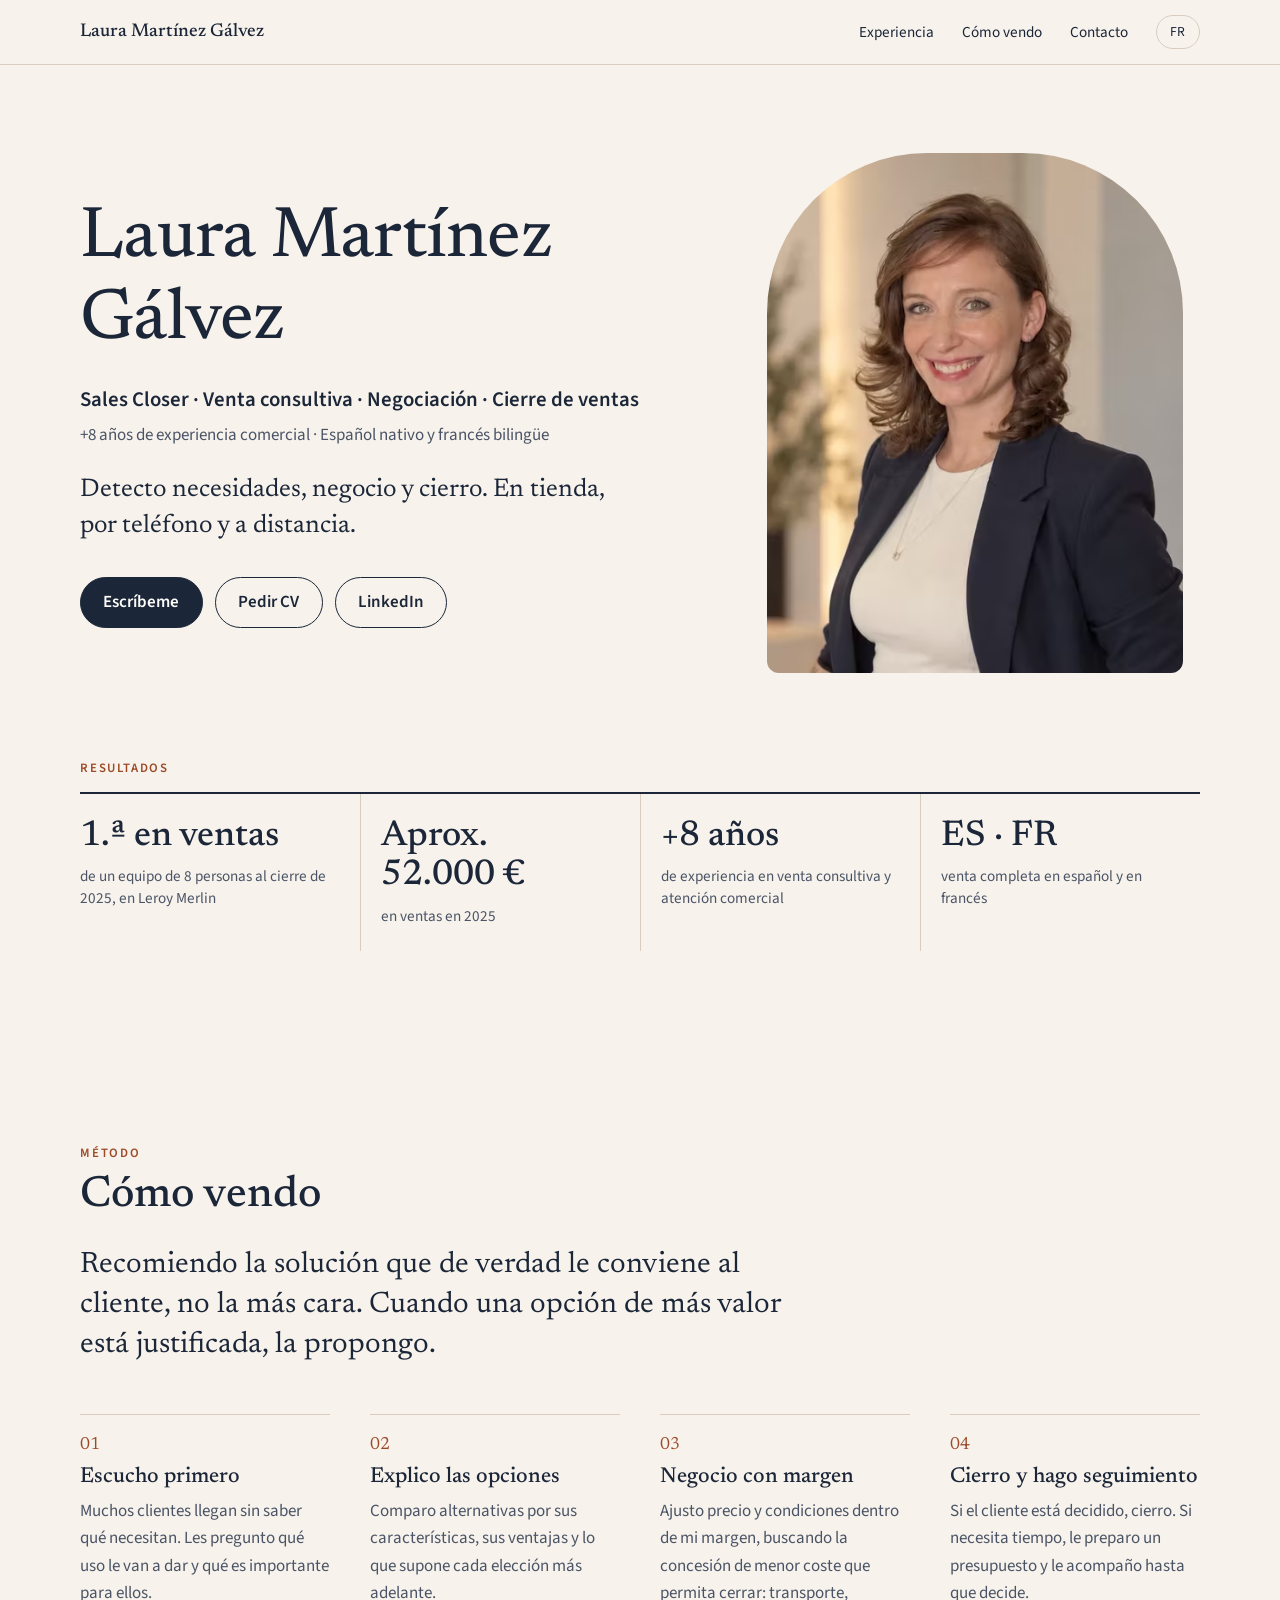
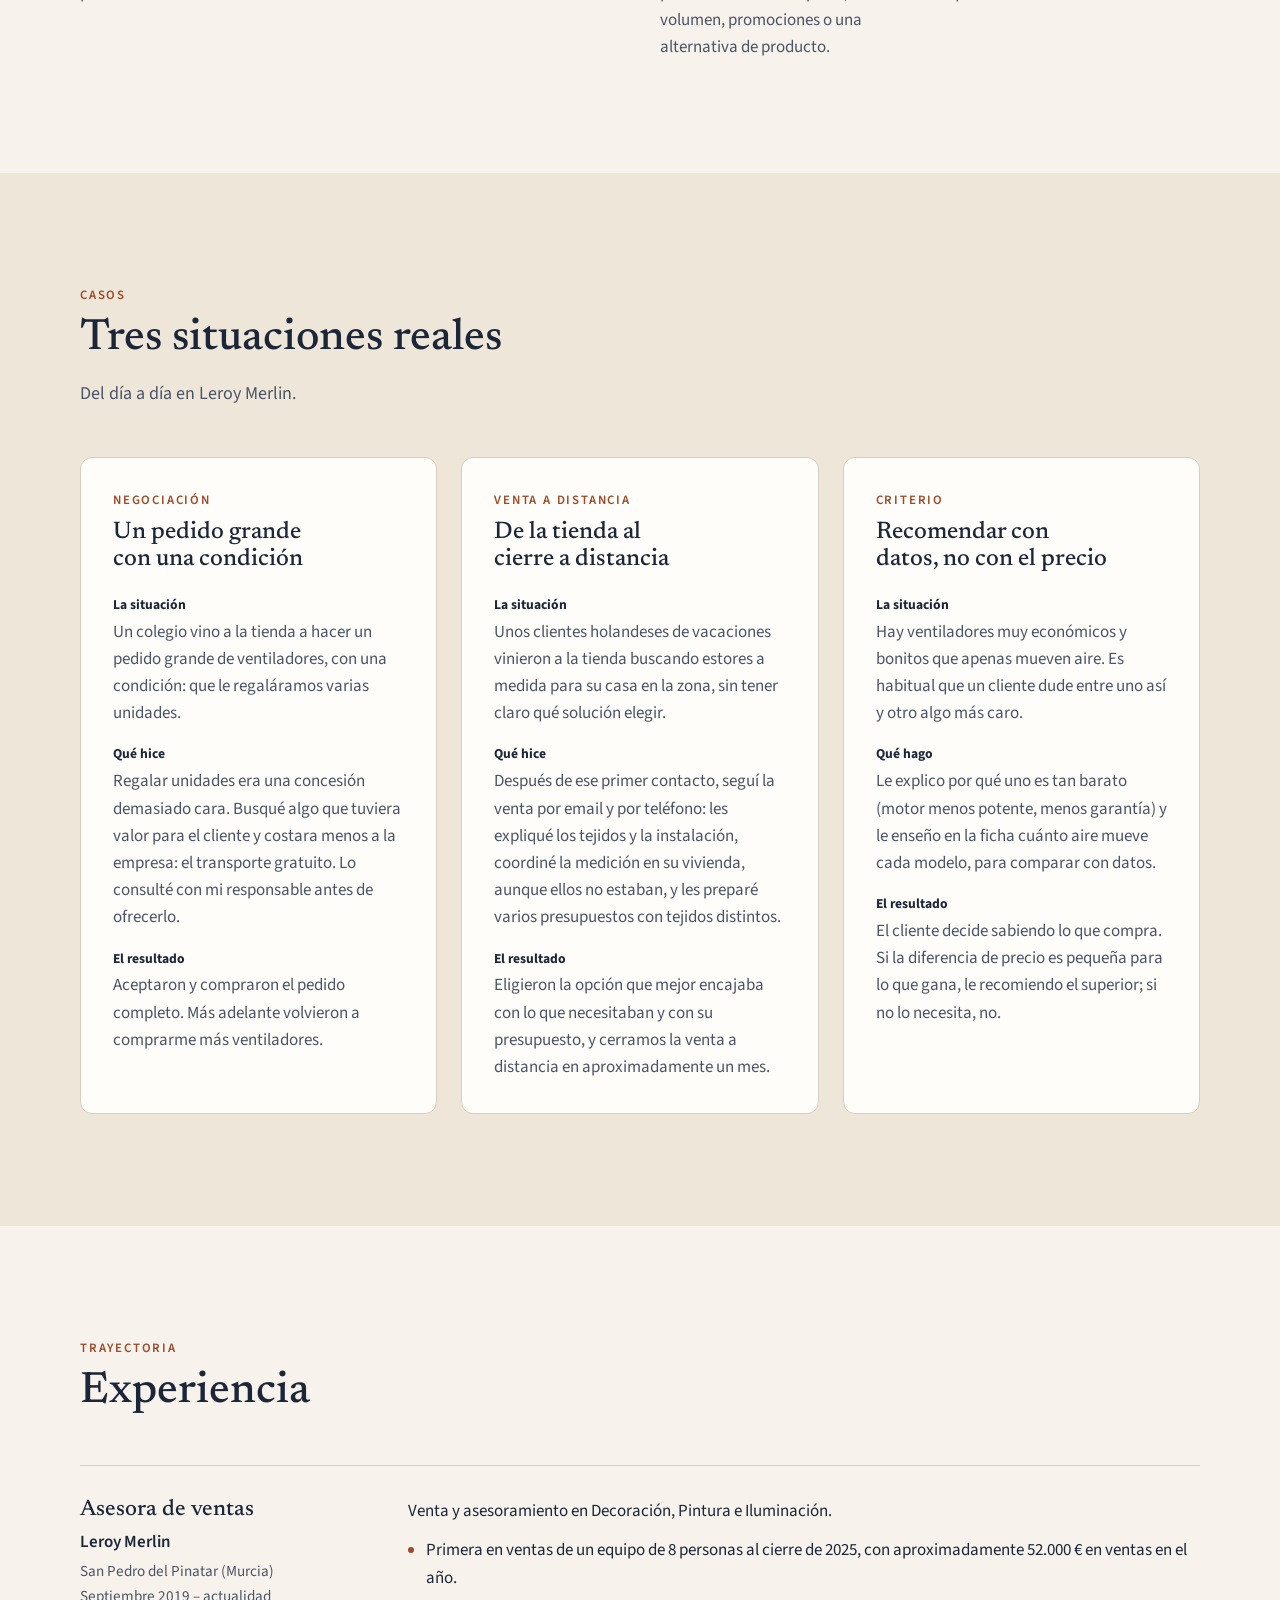
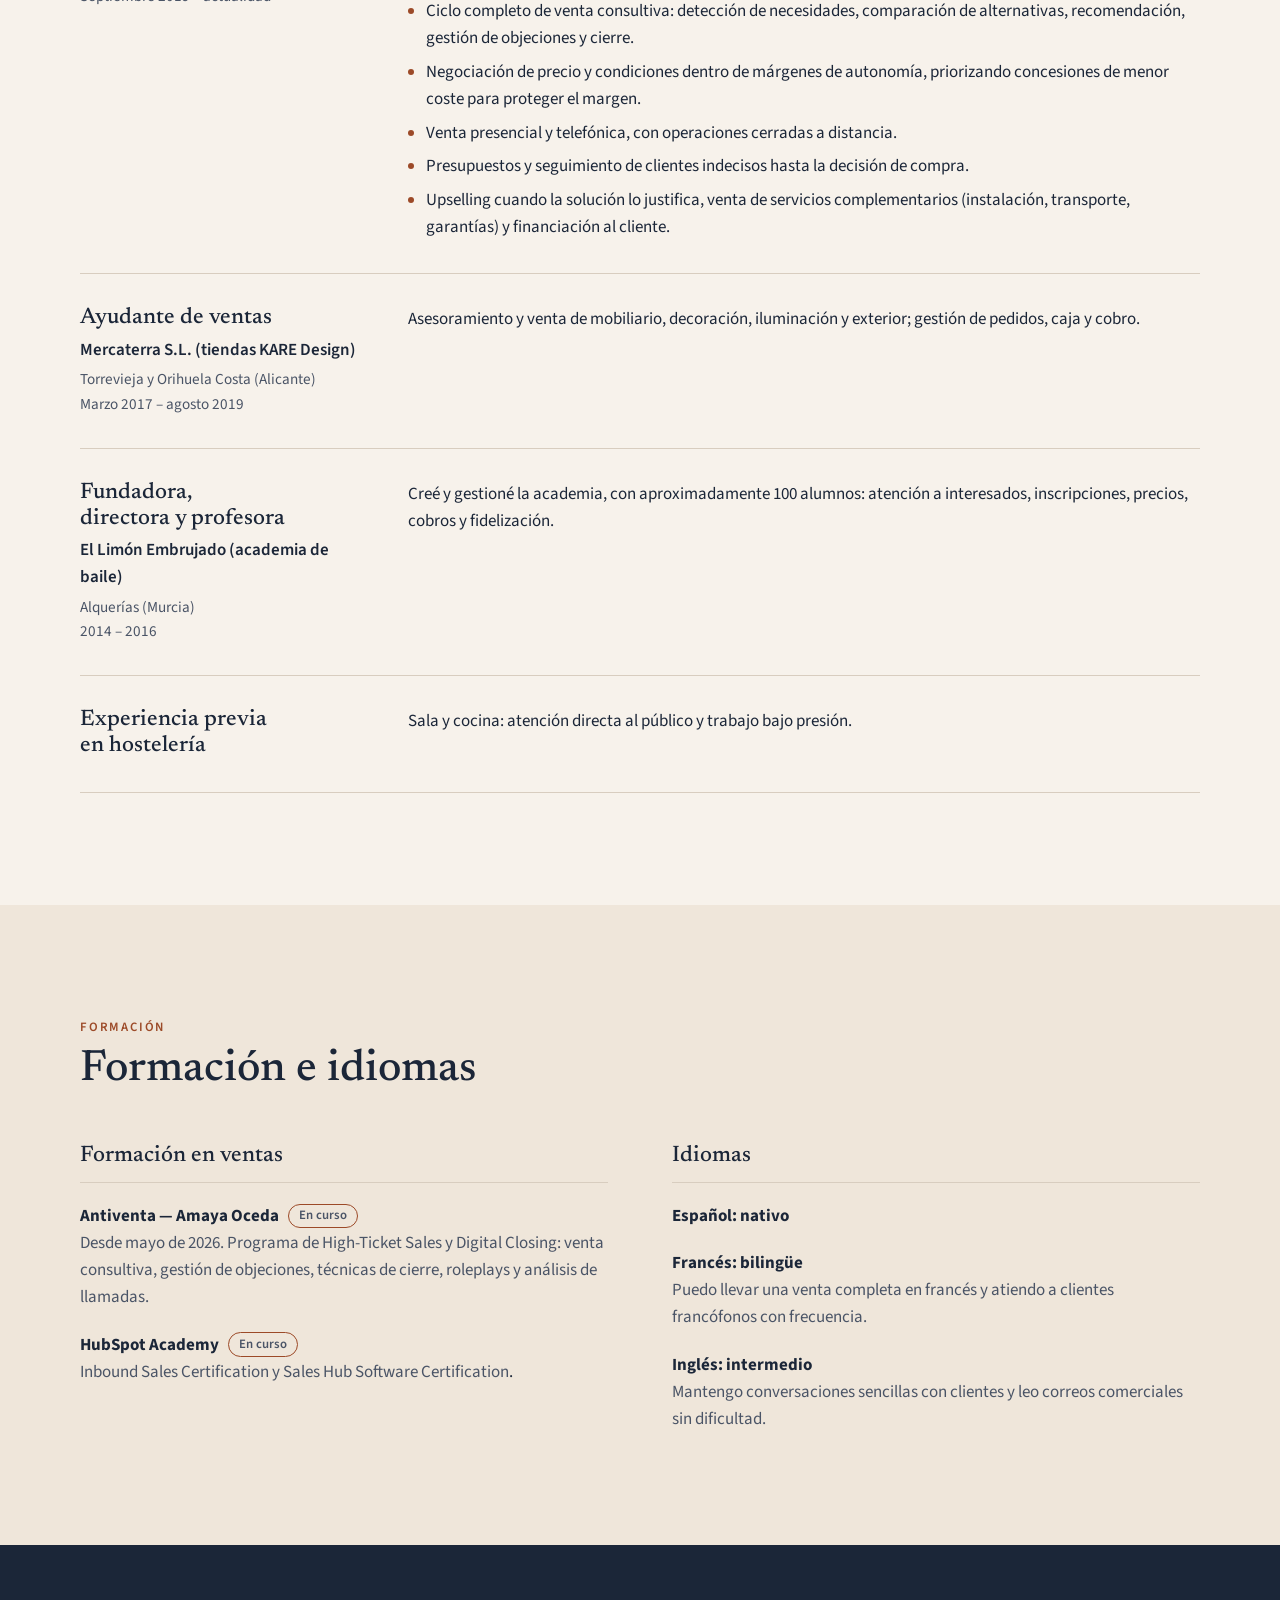
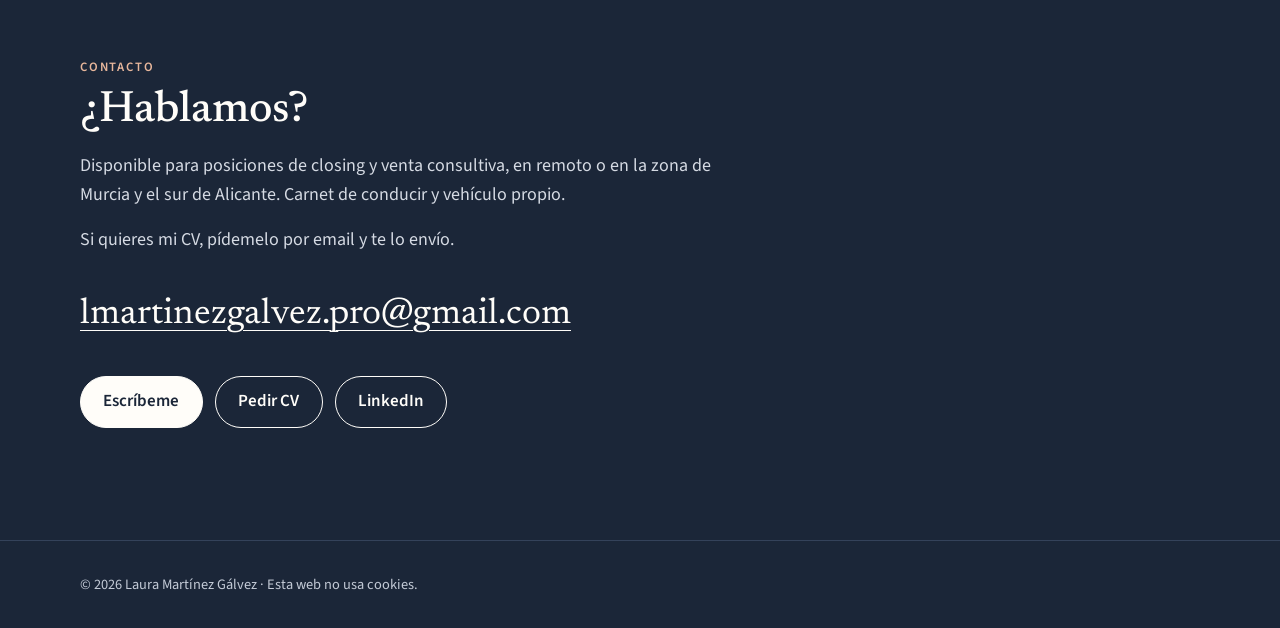
==== index.html @ 4f749dee "feat: add professional website in Spanish and French Static HTML and CSS site for Laura Martínez Gál" ====
<!doctype html>
<html lang="es">
<head>
  <meta charset="utf-8">
  <meta name="viewport" content="width=device-width, initial-scale=1">
  <title>Laura Martínez Gálvez · Sales Closer | Venta consultiva y negociación</title>
  <meta name="description" content="Laura Martínez Gálvez, Sales Closer. Más de 8 años de experiencia comercial en venta consultiva; primera en ventas de su equipo al cierre de 2025. Español y francés.">
  <link rel="canonical" href="https://lauramartinezgalvez.com/">
  <link rel="alternate" hreflang="es" href="https://lauramartinezgalvez.com/">
  <link rel="alternate" hreflang="fr" href="https://lauramartinezgalvez.com/fr/">
  <link rel="alternate" hreflang="x-default" href="https://lauramartinezgalvez.com/">

  <meta property="og:type" content="profile">
  <meta property="og:site_name" content="Laura Martínez Gálvez">
  <meta property="og:title" content="Laura Martínez Gálvez · Sales Closer">
  <meta property="og:description" content="Venta consultiva, negociación y cierre de ventas. +8 años de experiencia comercial. Español nativo y francés bilingüe.">
  <meta property="og:url" content="https://lauramartinezgalvez.com/">
  <meta property="og:image" content="https://lauramartinezgalvez.com/recursos/img/og-es.jpg">
  <meta property="og:image:width" content="1200">
  <meta property="og:image:height" content="630">
  <meta property="og:image:alt" content="Laura Martínez Gálvez, Sales Closer">
  <meta property="og:locale" content="es_ES">
  <meta property="og:locale:alternate" content="fr_FR">
  <meta property="profile:first_name" content="Laura">
  <meta property="profile:last_name" content="Martínez Gálvez">
  <meta name="twitter:card" content="summary_large_image">

  <link rel="icon" href="favicon.ico" sizes="32x32">
  <link rel="icon" href="favicon.svg" type="image/svg+xml">
  <link rel="apple-touch-icon" href="apple-touch-icon.png">
  <meta name="theme-color" content="#f7f2eb">

  <link rel="preload" href="recursos/fuentes/newsreader-latin-wght-normal.woff2" as="font" type="font/woff2" crossorigin>
  <link rel="preload" href="recursos/fuentes/source-sans-3-latin-wght-normal.woff2" as="font" type="font/woff2" crossorigin>
  <link rel="stylesheet" href="recursos/estilos.css">

  <script type="application/ld+json">
  {
    "@context": "https://schema.org",
    "@type": "ProfilePage",
    "url": "https://lauramartinezgalvez.com/",
    "inLanguage": "es",
    "dateModified": "2026-10-03",
    "mainEntity": {
      "@type": "Person",
      "@id": "https://lauramartinezgalvez.com/#laura",
      "name": "Laura Martínez Gálvez",
      "url": "https://lauramartinezgalvez.com/",
      "image": "https://lauramartinezgalvez.com/recursos/img/laura-martinez-galvez-800.jpg",
      "description": "Sales Closer. Más de 8 años de experiencia comercial en venta consultiva, negociación y cierre de ventas.",
      "email": "mailto:lmartinezgalvez.pro@gmail.com",
      "sameAs": ["https://www.linkedin.com/in/laura-martinez-galvez/"],
      "knowsLanguage": [
        { "@type": "Language", "name": "Español", "alternateName": "es" },
        { "@type": "Language", "name": "Français", "alternateName": "fr" }
      ],
      "knowsAbout": ["Venta consultiva", "Negociación comercial", "Cierre de ventas", "Gestión de objeciones", "Venta telefónica"],
      "address": {
        "@type": "PostalAddress",
        "addressLocality": "San Pedro del Pinatar",
        "addressRegion": "Región de Murcia",
        "addressCountry": "ES"
      }
    }
  }
  </script>
</head>
<body>
  <a class="saltar" href="#contenido">Saltar al contenido</a>

  <header class="cabecera">
    <div class="contenedor">
      <a class="marca" href="./">Laura Martínez Gálvez</a>
      <nav aria-label="Principal">
        <ul class="menu">
          <li class="ancla"><a href="#experiencia">Experiencia</a></li>
          <li class="ancla"><a href="#como-vendo">Cómo vendo</a></li>
          <li><a href="#contacto">Contacto</a></li>
          <li><a class="idioma" href="fr/" hreflang="fr" lang="fr"><abbr title="Version française">FR</abbr></a></li>
        </ul>
      </nav>
    </div>
  </header>

  <main id="contenido">
    <section class="portada" aria-labelledby="nombre">
      <div class="contenedor">
        <div>
          <h1 id="nombre">Laura Martínez Gálvez</h1>
          <p class="posicionamiento"><span lang="en">Sales Closer</span> · Venta consultiva · Negociación · Cierre de ventas</p>
          <p class="trayectoria">+8 años de experiencia comercial · Español nativo y francés bilingüe</p>
          <p class="presentacion">Detecto necesidades, negocio y cierro. En tienda, por teléfono y a distancia.</p>
          <div class="botones">
            <a class="boton boton--principal" href="mailto:lmartinezgalvez.pro@gmail.com">Escríbeme</a>
            <a class="boton boton--secundario" href="mailto:lmartinezgalvez.pro@gmail.com?subject=Solicitud%20de%20CV%20%E2%80%94%20Laura%20Mart%C3%ADnez%20G%C3%A1lvez">Pedir CV</a>
            <a class="boton boton--secundario" href="https://www.linkedin.com/in/laura-martinez-galvez/" rel="me">LinkedIn</a>
          </div>
        </div>
        <figure class="retrato">
          <picture>
            <source type="image/avif" srcset="recursos/img/laura-martinez-galvez-480.avif 480w, recursos/img/laura-martinez-galvez-800.avif 800w" sizes="(min-width: 52rem) 26rem, 20rem">
            <source type="image/webp" srcset="recursos/img/laura-martinez-galvez-480.webp 480w, recursos/img/laura-martinez-galvez-800.webp 800w" sizes="(min-width: 52rem) 26rem, 20rem">
            <img src="recursos/img/laura-martinez-galvez-800.jpg" srcset="recursos/img/laura-martinez-galvez-480.jpg 480w, recursos/img/laura-martinez-galvez-800.jpg 800w" sizes="(min-width: 52rem) 26rem, 20rem" width="800" height="1000" alt="Retrato de Laura Martínez Gálvez, sonriente, con americana azul marino" fetchpriority="high">
          </picture>
        </figure>
      </div>
    </section>

    <section class="resultados" aria-labelledby="resultados-titulo">
      <div class="contenedor">
        <h2 id="resultados-titulo" class="antetitulo">Resultados</h2>
        <dl class="ficha">
          <div>
            <dt>1.ª en ventas</dt>
            <dd>de un equipo de 8 personas al cierre de 2025, en Leroy Merlin</dd>
          </div>
          <div>
            <dt>Aprox. 52.000&nbsp;€</dt>
            <dd>en ventas en 2025</dd>
          </div>
          <div>
            <dt>+8 años</dt>
            <dd>de experiencia en venta consultiva y atención comercial</dd>
          </div>
          <div>
            <dt>ES · FR</dt>
            <dd>venta completa en español y en francés</dd>
          </div>
        </dl>
      </div>
    </section>

    <section class="seccion" id="como-vendo" aria-labelledby="como-vendo-titulo">
      <div class="contenedor">
        <p class="antetitulo">Método</p>
        <h2 id="como-vendo-titulo">Cómo vendo</h2>
        <p class="filosofia">Recomiendo la solución que de verdad le conviene al cliente, no la más cara. Cuando una opción de más valor está justificada, la propongo.</p>
        <ol class="pasos">
          <li>
            <h3>Escucho primero</h3>
            <p>Muchos clientes llegan sin saber qué necesitan. Les pregunto qué uso le van a dar y qué es importante para ellos.</p>
          </li>
          <li>
            <h3>Explico las opciones</h3>
            <p>Comparo alternativas por sus características, sus ventajas y lo que supone cada elección más adelante.</p>
          </li>
          <li>
            <h3>Negocio con margen</h3>
            <p>Ajusto precio y condiciones dentro de mi margen, buscando la concesión de menor coste que permita cerrar: transporte, volumen, promociones o una alternativa de producto.</p>
          </li>
          <li>
            <h3>Cierro y hago seguimiento</h3>
            <p>Si el cliente está decidido, cierro. Si necesita tiempo, le preparo un presupuesto y le acompaño hasta que decide.</p>
          </li>
        </ol>
      </div>
    </section>

    <section class="seccion seccion--arena" id="situaciones" aria-labelledby="situaciones-titulo">
      <div class="contenedor">
        <p class="antetitulo">Casos</p>
        <h2 id="situaciones-titulo">Tres situaciones reales</h2>
        <p class="entradilla">Del día a día en Leroy Merlin.</p>
        <div class="situaciones">
          <article class="situacion">
            <p class="antetitulo">Negociación</p>
            <h3>Un pedido grande con una condición</h3>
            <dl>
              <dt>La situación</dt>
              <dd>Un colegio vino a la tienda a hacer un pedido grande de ventiladores, con una condición: que le regaláramos varias unidades.</dd>
              <dt>Qué hice</dt>
              <dd>Regalar unidades era una concesión demasiado cara. Busqué algo que tuviera valor para el cliente y costara menos a la empresa: el transporte gratuito. Lo consulté con mi responsable antes de ofrecerlo.</dd>
              <dt>El resultado</dt>
              <dd>Aceptaron y compraron el pedido completo. Más adelante volvieron a comprarme más ventiladores.</dd>
            </dl>
          </article>
          <article class="situacion">
            <p class="antetitulo">Venta a distancia</p>
            <h3>De la tienda al cierre a distancia</h3>
            <dl>
              <dt>La situación</dt>
              <dd>Unos clientes holandeses de vacaciones vinieron a la tienda buscando estores a medida para su casa en la zona, sin tener claro qué solución elegir.</dd>
              <dt>Qué hice</dt>
              <dd>Después de ese primer contacto, seguí la venta por email y por teléfono: les expliqué los tejidos y la instalación, coordiné la medición en su vivienda, aunque ellos no estaban, y les preparé varios presupuestos con tejidos distintos.</dd>
              <dt>El resultado</dt>
              <dd>Eligieron la opción que mejor encajaba con lo que necesitaban y con su presupuesto, y cerramos la venta a distancia en aproximadamente un mes.</dd>
            </dl>
          </article>
          <article class="situacion">
            <p class="antetitulo">Criterio</p>
            <h3>Recomendar con datos, no con el precio</h3>
            <dl>
              <dt>La situación</dt>
              <dd>Hay ventiladores muy económicos y bonitos que apenas mueven aire. Es habitual que un cliente dude entre uno así y otro algo más caro.</dd>
              <dt>Qué hago</dt>
              <dd>Le explico por qué uno es tan barato (motor menos potente, menos garantía) y le enseño en la ficha cuánto aire mueve cada modelo, para comparar con datos.</dd>
              <dt>El resultado</dt>
              <dd>El cliente decide sabiendo lo que compra. Si la diferencia de precio es pequeña para lo que gana, le recomiendo el superior; si no lo necesita, no.</dd>
            </dl>
          </article>
        </div>
      </div>
    </section>

    <section class="seccion" id="experiencia" aria-labelledby="experiencia-titulo">
      <div class="contenedor">
        <p class="antetitulo">Trayectoria</p>
        <h2 id="experiencia-titulo">Experiencia</h2>
        <div class="puestos">
          <article class="puesto">
            <div>
              <h3>Asesora de ventas</h3>
              <p class="empresa">Leroy Merlin</p>
              <p class="fechas">San Pedro del Pinatar (Murcia)<br>Septiembre 2019 – actualidad</p>
            </div>
            <div>
              <p>Venta y asesoramiento en Decoración, Pintura e Iluminación.</p>
              <ul>
                <li>Primera en ventas de un equipo de 8 personas al cierre de 2025, con aproximadamente 52.000&nbsp;€ en ventas en el año.</li>
                <li>Ciclo completo de venta consultiva: detección de necesidades, comparación de alternativas, recomendación, gestión de objeciones y cierre.</li>
                <li>Negociación de precio y condiciones dentro de márgenes de autonomía, priorizando concesiones de menor coste para proteger el margen.</li>
                <li>Venta presencial y telefónica, con operaciones cerradas a distancia.</li>
                <li>Presupuestos y seguimiento de clientes indecisos hasta la decisión de compra.</li>
                <li><span lang="en">Upselling</span> cuando la solución lo justifica, venta de servicios complementarios (instalación, transporte, garantías) y financiación al cliente.</li>
              </ul>
            </div>
          </article>
          <article class="puesto">
            <div>
              <h3>Ayudante de ventas</h3>
              <p class="empresa">Mercaterra S.L. (tiendas KARE Design)</p>
              <p class="fechas">Torrevieja y Orihuela Costa (Alicante)<br>Marzo 2017 – agosto 2019</p>
            </div>
            <div>
              <p>Asesoramiento y venta de mobiliario, decoración, iluminación y exterior; gestión de pedidos, caja y cobro.</p>
            </div>
          </article>
          <article class="puesto">
            <div>
              <h3>Fundadora, directora y profesora</h3>
              <p class="empresa">El Limón Embrujado (academia de baile)</p>
              <p class="fechas">Alquerías (Murcia)<br>2014 – 2016</p>
            </div>
            <div>
              <p>Creé y gestioné la academia, con aproximadamente 100 alumnos: atención a interesados, inscripciones, precios, cobros y fidelización.</p>
            </div>
          </article>
          <article class="puesto">
            <div>
              <h3>Experiencia previa en hostelería</h3>
            </div>
            <div>
              <p>Sala y cocina: atención directa al público y trabajo bajo presión.</p>
            </div>
          </article>
        </div>
      </div>
    </section>

    <section class="seccion seccion--arena" id="formacion" aria-labelledby="formacion-titulo">
      <div class="contenedor">
        <p class="antetitulo">Formación</p>
        <h2 id="formacion-titulo">Formación e idiomas</h2>
        <div class="dos-columnas">
          <div>
            <h3>Formación en ventas</h3>
            <ul class="lista-simple">
              <li>
                <strong>Antiventa — Amaya Oceda <span class="estado">En curso</span></strong>
                <span>Desde mayo de 2026. Programa de <span lang="en">High-Ticket Sales</span> y <span lang="en">Digital Closing</span>: venta consultiva, gestión de objeciones, técnicas de cierre, <span lang="en">roleplays</span> y análisis de llamadas.</span>
              </li>
              <li>
                <strong>HubSpot Academy <span class="estado">En curso</span></strong>
                <span lang="en">Inbound Sales Certification</span> <span>y</span> <span lang="en">Sales Hub Software Certification</span>.
              </li>
            </ul>
          </div>
          <div>
            <h3>Idiomas</h3>
            <ul class="lista-simple">
              <li>
                <strong>Español: nativo</strong>
              </li>
              <li>
                <strong>Francés: bilingüe</strong>
                <span>Puedo llevar una venta completa en francés y atiendo a clientes francófonos con frecuencia.</span>
              </li>
              <li>
                <strong>Inglés: intermedio</strong>
                <span>Mantengo conversaciones sencillas con clientes y leo correos comerciales sin dificultad.</span>
              </li>
            </ul>
          </div>
        </div>
      </div>
    </section>

    <section class="seccion contacto" id="contacto" aria-labelledby="contacto-titulo">
      <div class="contenedor">
        <p class="antetitulo">Contacto</p>
        <h2 id="contacto-titulo">¿Hablamos?</h2>
        <p class="entradilla">Disponible para posiciones de closing y venta consultiva, en remoto o en la zona de Murcia y el sur de Alicante. Carnet de conducir y vehículo propio.</p>
        <p class="entradilla">Si quieres mi CV, pídemelo por email y te lo envío.</p>
        <a class="email" href="mailto:lmartinezgalvez.pro@gmail.com">lmartinezgalvez.pro@gmail.com</a>
        <div class="botones">
          <a class="boton boton--claro" href="mailto:lmartinezgalvez.pro@gmail.com">Escríbeme</a>
          <a class="boton boton--borde-claro" href="mailto:lmartinezgalvez.pro@gmail.com?subject=Solicitud%20de%20CV%20%E2%80%94%20Laura%20Mart%C3%ADnez%20G%C3%A1lvez">Pedir CV</a>
          <a class="boton boton--borde-claro" href="https://www.linkedin.com/in/laura-martinez-galvez/" rel="me">LinkedIn</a>
        </div>
      </div>
    </section>
  </main>

  <footer class="pie">
    <div class="contenedor">
      <p>© 2026 Laura Martínez Gálvez · Esta web no usa cookies.</p>
    </div>
  </footer>
</body>
</html>
---- recursos/estilos.css ----
/* Web de Laura Martínez Gálvez — dirección "Editorial cálida" con la ficha de resultados del "Dossier".
   Sin frameworks ni JavaScript. Las fuentes se sirven desde esta misma web (no desde Google). */

@font-face {
  font-family: "Newsreader";
  src: url("fuentes/newsreader-latin-wght-normal.woff2") format("woff2");
  font-weight: 200 800;
  font-style: normal;
  font-display: swap;
}

@font-face {
  font-family: "Source Sans 3";
  src: url("fuentes/source-sans-3-latin-wght-normal.woff2") format("woff2");
  font-weight: 200 900;
  font-style: normal;
  font-display: swap;
}

:root {
  color-scheme: light;

  --papel: #f7f2eb;
  --arena: #efe6da;
  --tinta: #1b2638;
  --tinta-suave: #4a5466;
  --acento: #9c4a28;
  --linea: #d8cdbf;
  --blanco: #fffdf9;

  --serif: "Newsreader", "Iowan Old Style", "Palatino Linotype", Georgia, serif;
  --sans: "Source Sans 3", system-ui, -apple-system, "Segoe UI", sans-serif;

  --ancho: 70rem;
  --margen: clamp(1rem, 4vw, 2.5rem);
  --seccion: clamp(4rem, 9vw, 7rem);
  --radio: 0.75rem;
}

*,
*::before,
*::after {
  box-sizing: border-box;
}

html {
  -webkit-text-size-adjust: 100%;
  text-size-adjust: 100%;
  scroll-padding-top: 5rem;
}

@media (prefers-reduced-motion: no-preference) {
  html {
    scroll-behavior: smooth;
  }
}

body {
  margin: 0;
  background: var(--papel);
  color: var(--tinta);
  font-family: var(--sans);
  font-size: 1.0625rem;
  line-height: 1.6;
}

img {
  display: block;
  max-width: 100%;
  height: auto;
}

h1,
h2,
h3 {
  font-family: var(--serif);
  font-weight: 500;
  line-height: 1.15;
  margin: 0;
  text-wrap: balance;
}

p,
ul,
ol,
dl,
dd {
  margin: 0;
}

a {
  color: inherit;
  text-underline-offset: 0.2em;
  text-decoration-thickness: 1px;
}

:focus-visible {
  outline: 3px solid var(--acento);
  outline-offset: 3px;
  border-radius: 2px;
}

.contenedor {
  width: min(100% - 2 * var(--margen), var(--ancho));
  margin-inline: auto;
}

.saltar {
  position: absolute;
  left: 1rem;
  top: -4rem;
  z-index: 10;
  padding: 0.75rem 1rem;
  background: var(--tinta);
  color: var(--blanco);
  border-radius: var(--radio);
}

.saltar:focus {
  top: 1rem;
}

/* Cabecera */

.cabecera {
  position: sticky;
  top: 0;
  z-index: 5;
  background: color-mix(in srgb, var(--papel) 94%, transparent);
  border-bottom: 1px solid var(--linea);
  backdrop-filter: blur(6px);
}

.cabecera .contenedor {
  display: flex;
  align-items: center;
  justify-content: space-between;
  gap: 1rem;
  min-height: 4rem;
}

.marca {
  font-family: var(--serif);
  font-size: 1.15rem;
  font-weight: 500;
  text-decoration: none;
  white-space: nowrap;
}

.menu {
  display: flex;
  align-items: center;
  gap: clamp(0.75rem, 2.5vw, 1.75rem);
  list-style: none;
  padding: 0;
  font-size: 0.95rem;
}

.menu a {
  text-decoration: none;
}

.menu a:hover {
  text-decoration: underline;
}

.menu abbr {
  text-decoration: none;
}

.menu .idioma {
  display: inline-block;
  min-width: 2.75rem;
  padding: 0.35rem 0.5rem;
  border: 1px solid var(--linea);
  border-radius: 2rem;
  text-align: center;
  font-size: 0.85rem;
  letter-spacing: 0.06em;
}

@media (max-width: 40rem) {
  .menu .ancla {
    display: none;
  }
}

/* Botones */

.botones {
  display: flex;
  flex-wrap: wrap;
  gap: 0.75rem;
}

.boton {
  display: inline-flex;
  align-items: center;
  justify-content: center;
  min-height: 3rem;
  padding: 0.7rem 1.4rem;
  border: 1.5px solid var(--tinta);
  border-radius: 2rem;
  font-weight: 600;
  text-decoration: none;
  transition: background-color 0.15s, color 0.15s;
}

.boton--principal {
  background: var(--tinta);
  color: var(--blanco);
}

.boton--principal:hover {
  background: #2c3a52;
}

.boton--secundario:hover {
  background: var(--arena);
}

.boton--claro {
  background: var(--blanco);
  border-color: var(--blanco);
  color: var(--tinta);
}

.boton--claro:hover {
  background: var(--arena);
}

.boton--borde-claro {
  border-color: var(--blanco);
  color: var(--blanco);
}

.boton--borde-claro:hover {
  background: #2c3a52;
}

/* Etiquetas y títulos de sección */

.antetitulo {
  font-size: 0.8rem;
  font-weight: 600;
  letter-spacing: 0.14em;
  text-transform: uppercase;
  color: var(--acento);
}

.seccion {
  padding-block: var(--seccion);
}

.seccion--arena {
  background: var(--arena);
}

.seccion h2 {
  font-size: clamp(2rem, 4.5vw, 2.75rem);
  margin-top: 0.5rem;
}

.entradilla {
  max-width: 40rem;
  margin-top: 1rem;
  color: var(--tinta-suave);
  font-size: 1.125rem;
}

/* Portada */

.portada {
  padding-block: clamp(2.5rem, 7vw, 5.5rem);
}

.portada .contenedor {
  display: grid;
  gap: clamp(2rem, 5vw, 4rem);
  align-items: center;
}

@media (min-width: 52rem) {
  .portada .contenedor {
    grid-template-columns: 1.35fr 1fr;
  }
}

.portada h1 {
  font-size: clamp(2.6rem, 7vw, 4.5rem);
  font-weight: 450;
  letter-spacing: -0.01em;
}

.posicionamiento {
  margin-top: 1.25rem;
  font-size: clamp(1.1rem, 2.2vw, 1.3rem);
  font-weight: 600;
}

.trayectoria {
  margin-top: 0.35rem;
  color: var(--tinta-suave);
}

.presentacion {
  margin-top: 1.5rem;
  max-width: 34rem;
  font-family: var(--serif);
  font-size: clamp(1.3rem, 2.6vw, 1.6rem);
  line-height: 1.4;
}

.portada .botones {
  margin-top: 2rem;
}

.retrato {
  margin: 0;
  max-width: 26rem;
  justify-self: center;
}

.retrato img {
  aspect-ratio: 4 / 5;
  object-fit: cover;
  border-radius: 10rem 10rem var(--radio) var(--radio);
  background: var(--arena);
}

@media (max-width: 51.99rem) {
  .retrato {
    max-width: 20rem;
  }
}

/* Ficha de resultados */

.resultados {
  padding-bottom: clamp(3rem, 7vw, 5rem);
}

.resultados h2 {
  font-family: var(--sans);
  font-size: 0.8rem;
}

.ficha {
  display: grid;
  grid-template-columns: repeat(2, 1fr);
  margin-top: 1rem;
  border-top: 2px solid var(--tinta);
}

@media (min-width: 64rem) {
  .ficha {
    grid-template-columns: repeat(4, 1fr);
  }
}

.ficha > div {
  padding: 1.5rem 1.25rem 1.5rem 0;
  border-bottom: 1px solid var(--linea);
}

@media (min-width: 64rem) {
  .ficha > div {
    border-bottom: 0;
  }

  .ficha > div + div {
    padding-left: 1.25rem;
    border-left: 1px solid var(--linea);
  }
}

.ficha dt {
  font-family: var(--serif);
  font-size: clamp(1.6rem, 3.2vw, 2.25rem);
  font-weight: 500;
  line-height: 1.1;
  font-variant-numeric: lining-nums tabular-nums;
}

.ficha dd {
  margin-top: 0.5rem;
  color: var(--tinta-suave);
  font-size: 0.95rem;
  line-height: 1.45;
}

/* Cómo vendo */

.filosofia {
  max-width: 44rem;
  margin-top: 1.5rem;
  font-family: var(--serif);
  font-size: clamp(1.4rem, 3vw, 1.85rem);
  line-height: 1.35;
}

.pasos {
  display: grid;
  gap: 2rem 2.5rem;
  margin-top: 3rem;
  padding: 0;
  list-style: none;
  counter-reset: paso;
}

@media (min-width: 40rem) {
  .pasos {
    grid-template-columns: repeat(2, 1fr);
  }
}

@media (min-width: 64rem) {
  .pasos {
    grid-template-columns: repeat(4, 1fr);
  }
}

.pasos li {
  padding-top: 1rem;
  border-top: 1px solid var(--linea);
  counter-increment: paso;
}

.pasos li::before {
  content: counter(paso, decimal-leading-zero);
  display: block;
  font-family: var(--serif);
  font-size: 1.1rem;
  color: var(--acento);
}

.pasos h3 {
  margin-top: 0.4rem;
  font-size: 1.35rem;
}

.pasos p {
  margin-top: 0.5rem;
  color: var(--tinta-suave);
}

/* Situaciones reales */

.situaciones {
  display: grid;
  gap: 1.5rem;
  margin-top: 3rem;
}

@media (min-width: 64rem) {
  .situaciones {
    grid-template-columns: repeat(3, 1fr);
  }
}

.situacion {
  padding: clamp(1.5rem, 3vw, 2rem);
  background: var(--blanco);
  border: 1px solid var(--linea);
  border-radius: var(--radio);
}

.situacion h3 {
  margin-top: 0.5rem;
  font-size: 1.5rem;
}

.situacion dl {
  margin-top: 1.25rem;
}

.situacion dt {
  margin-top: 1rem;
  font-size: 0.85rem;
  font-weight: 700;
}

.situacion dd {
  margin-top: 0.2rem;
  color: var(--tinta-suave);
}

/* Experiencia */

.puestos {
  margin-top: 3rem;
  border-top: 1px solid var(--linea);
}

.puesto {
  display: grid;
  gap: 0.75rem 2.5rem;
  padding-block: 2rem;
  border-bottom: 1px solid var(--linea);
}

@media (min-width: 52rem) {
  .puesto {
    grid-template-columns: 18rem 1fr;
  }
}

.puesto h3 {
  font-size: 1.4rem;
}

.puesto .empresa {
  margin-top: 0.3rem;
  font-weight: 600;
}

.puesto .fechas {
  margin-top: 0.2rem;
  color: var(--tinta-suave);
  font-size: 0.95rem;
}

.puesto ul {
  margin-top: 0.75rem;
  padding-left: 1.1rem;
}

.puesto li + li {
  margin-top: 0.4rem;
}

.puesto li::marker {
  color: var(--acento);
}

/* Formación e idiomas */

.dos-columnas {
  display: grid;
  gap: 2.5rem 4rem;
  margin-top: 3rem;
}

@media (min-width: 52rem) {
  .dos-columnas {
    grid-template-columns: 1fr 1fr;
  }
}

.dos-columnas h3 {
  font-size: 1.4rem;
  padding-bottom: 0.75rem;
  border-bottom: 1px solid var(--linea);
}

.lista-simple {
  padding: 0;
  list-style: none;
}

.lista-simple li {
  margin-top: 1.25rem;
}

.lista-simple strong {
  display: block;
}

.lista-simple span {
  color: var(--tinta-suave);
}

.estado {
  display: inline-block;
  margin-left: 0.4rem;
  padding: 0.05rem 0.6rem;
  border: 1px solid var(--acento);
  border-radius: 2rem;
  color: var(--acento);
  font-size: 0.8rem;
  font-weight: 600;
  vertical-align: 0.1em;
  white-space: nowrap;
}

/* Contacto */

.contacto {
  background: var(--tinta);
  color: var(--blanco);
}

.contacto .antetitulo {
  color: #e8b79c;
}

.contacto .entradilla {
  color: #d5dae3;
}

.email {
  display: inline-block;
  margin-top: 2rem;
  font-family: var(--serif);
  font-size: clamp(1.35rem, 4.5vw, 2.25rem);
  overflow-wrap: anywhere;
}

.contacto .botones {
  margin-top: 2rem;
}

/* Pie */

.pie {
  padding-block: 2rem;
  background: var(--tinta);
  border-top: 1px solid #34425a;
  color: #c3cad6;
  font-size: 0.9rem;
}

/* Página 404 */

.pagina-404 {
  display: grid;
  min-height: 100vh;
  place-content: center;
  gap: 1.5rem;
  padding: var(--margen);
  text-align: center;
}

.pagina-404 h1 {
  font-size: clamp(2rem, 6vw, 3rem);
}

.pagina-404 .botones {
  justify-content: center;
}
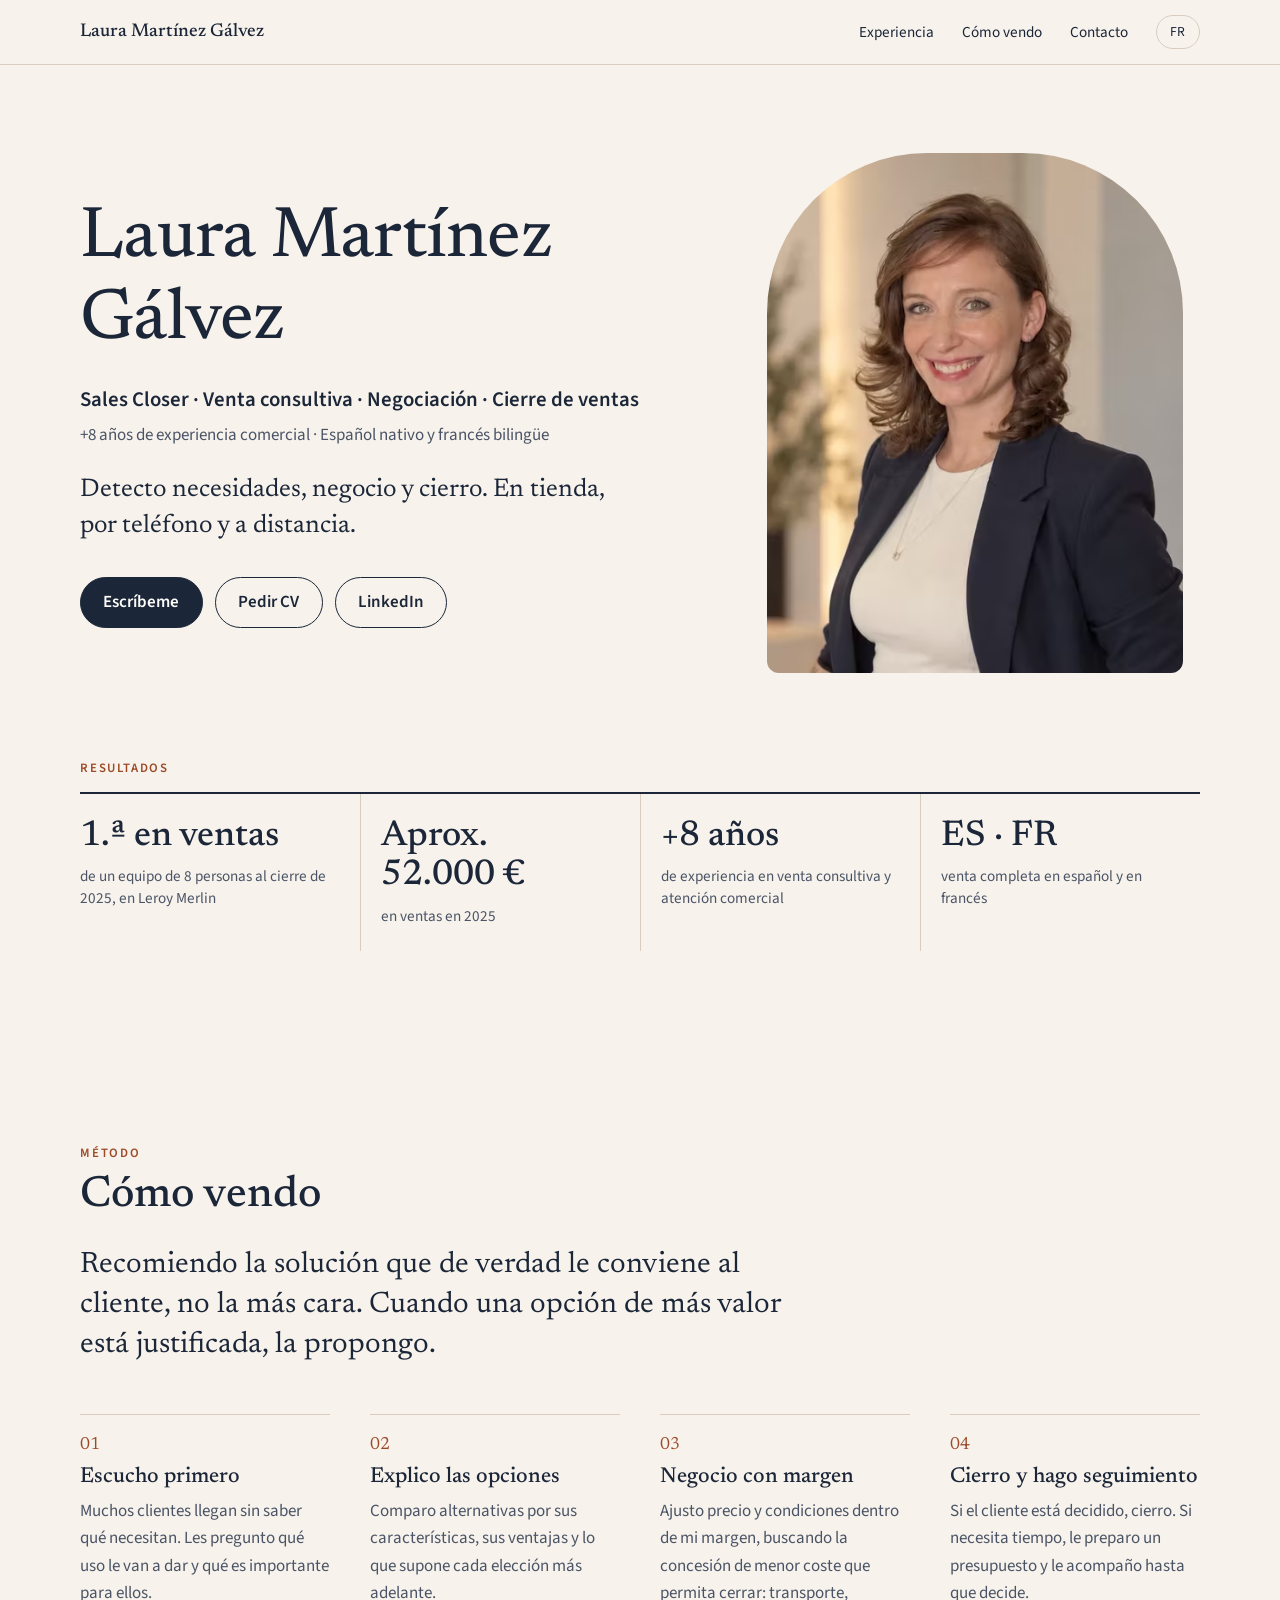
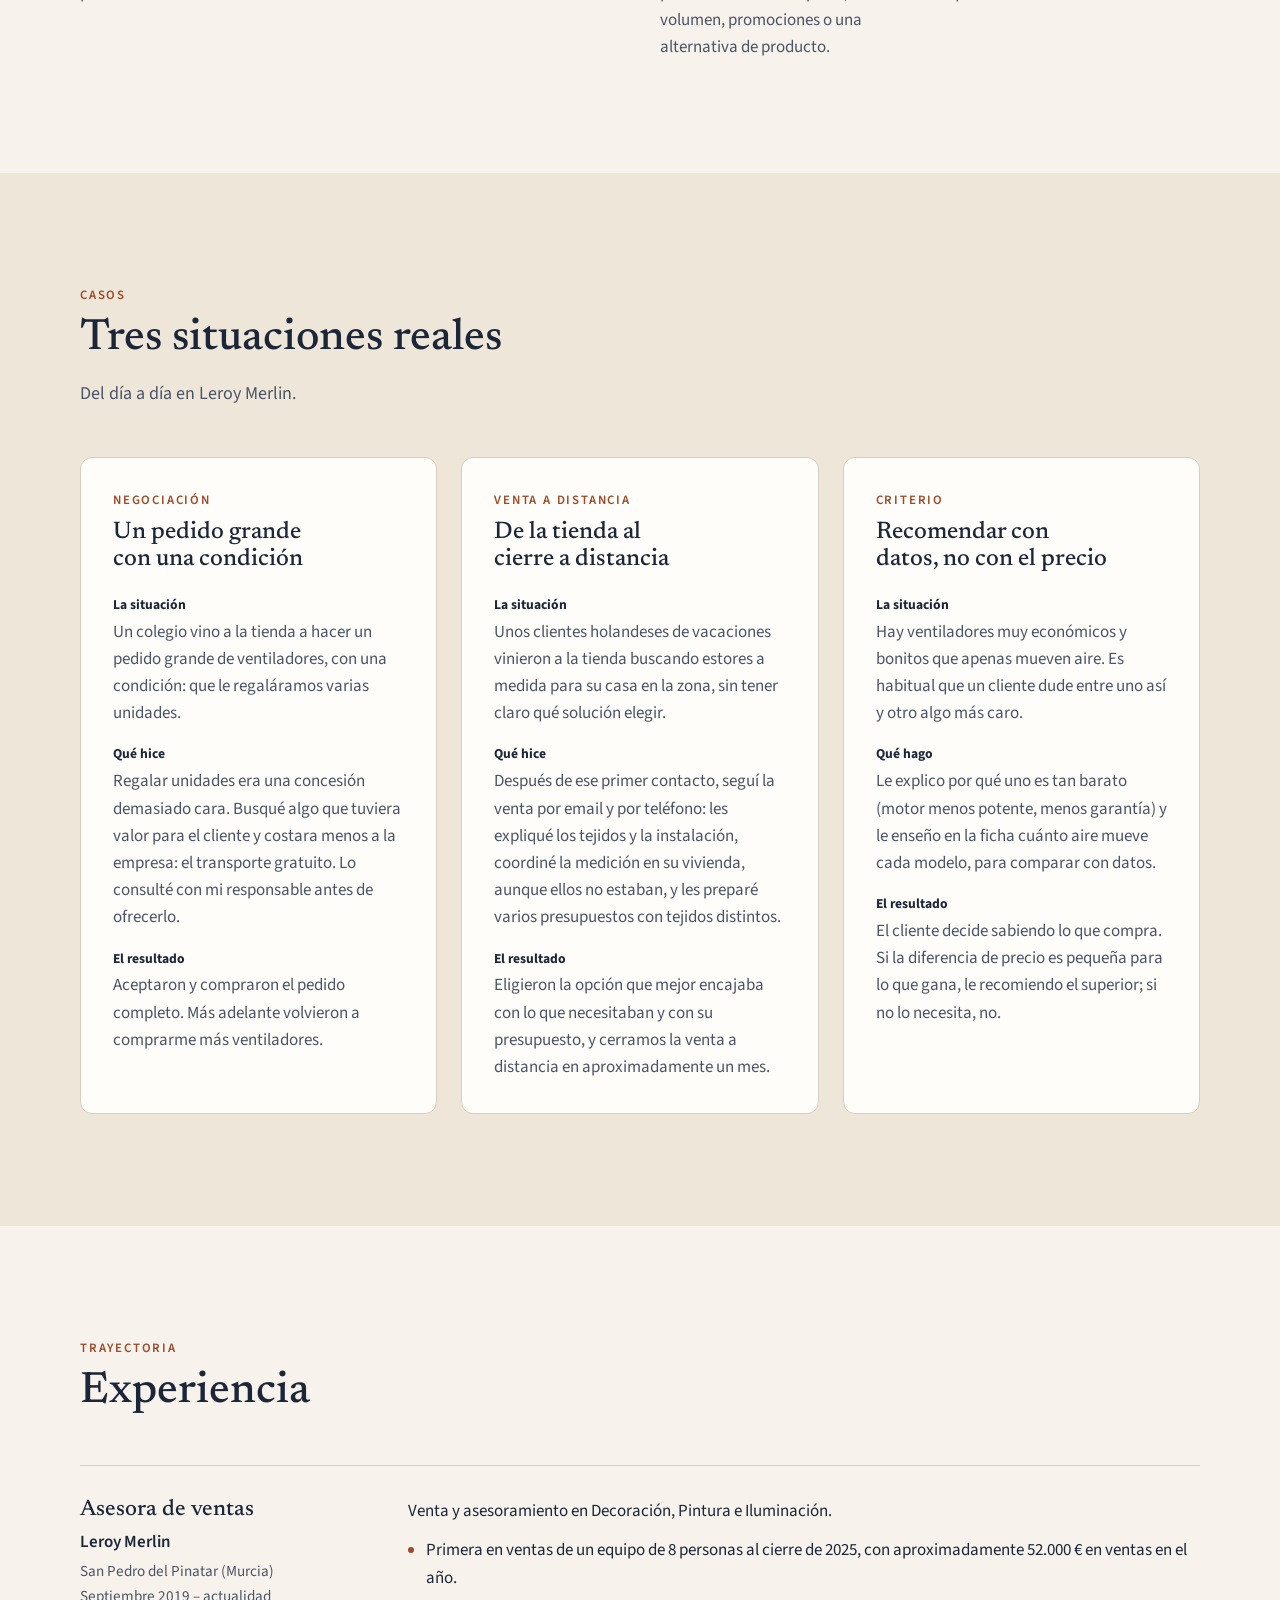
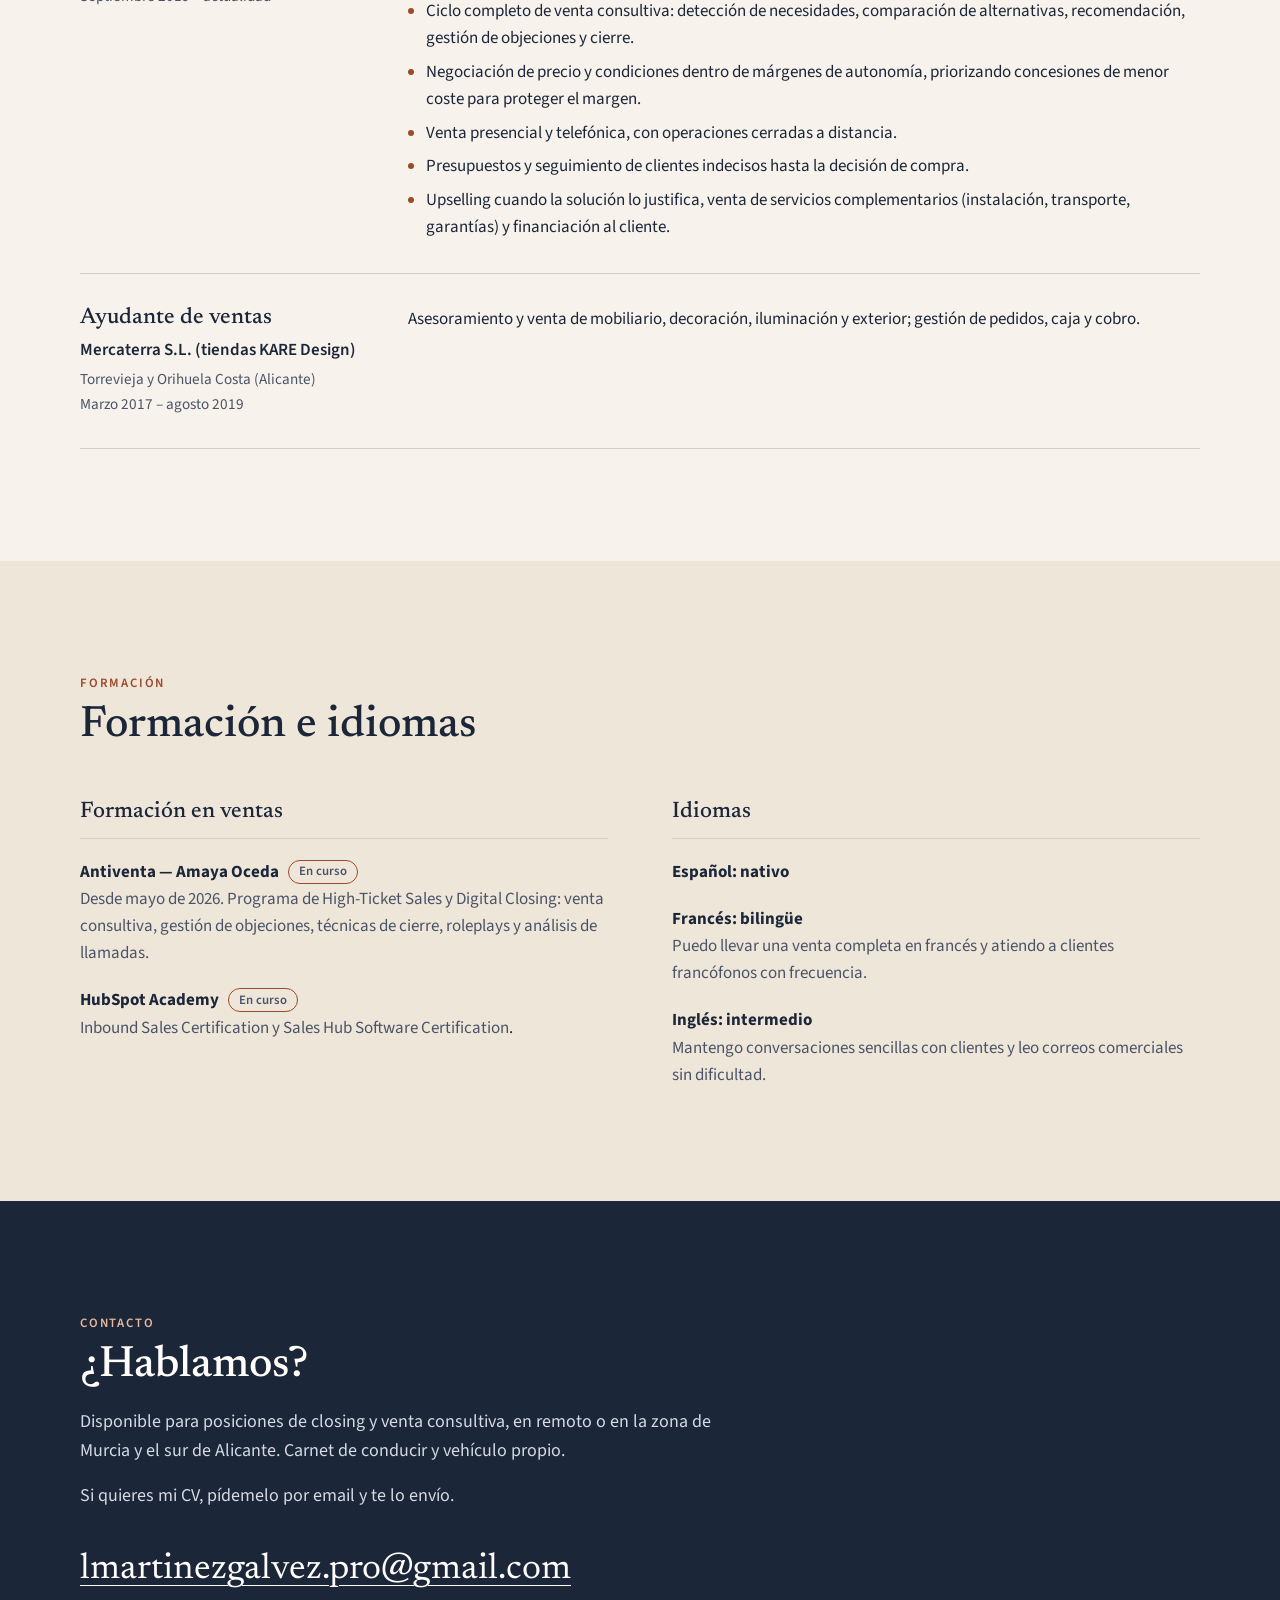
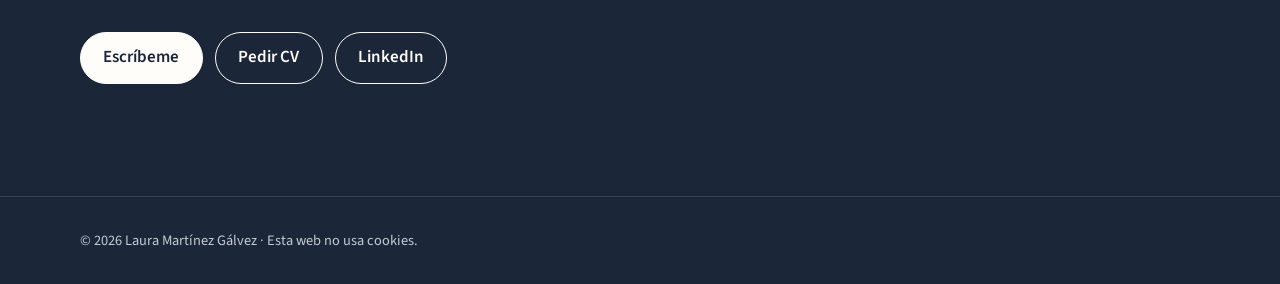
==== commit 4c0dc43f: "feat: remove dance academy and hospitality from experience" ====
--- a/index.html
+++ b/index.html
@@ -235,24 +235,6 @@
               <p>Asesoramiento y venta de mobiliario, decoración, iluminación y exterior; gestión de pedidos, caja y cobro.</p>
             </div>
           </article>
-          <article class="puesto">
-            <div>
-              <h3>Fundadora, directora y profesora</h3>
-              <p class="empresa">El Limón Embrujado (academia de baile)</p>
-              <p class="fechas">Alquerías (Murcia)<br>2014 – 2016</p>
-            </div>
-            <div>
-              <p>Creé y gestioné la academia, con aproximadamente 100 alumnos: atención a interesados, inscripciones, precios, cobros y fidelización.</p>
-            </div>
-          </article>
-          <article class="puesto">
-            <div>
-              <h3>Experiencia previa en hostelería</h3>
-            </div>
-            <div>
-              <p>Sala y cocina: atención directa al público y trabajo bajo presión.</p>
-            </div>
-          </article>
         </div>
       </div>
     </section>
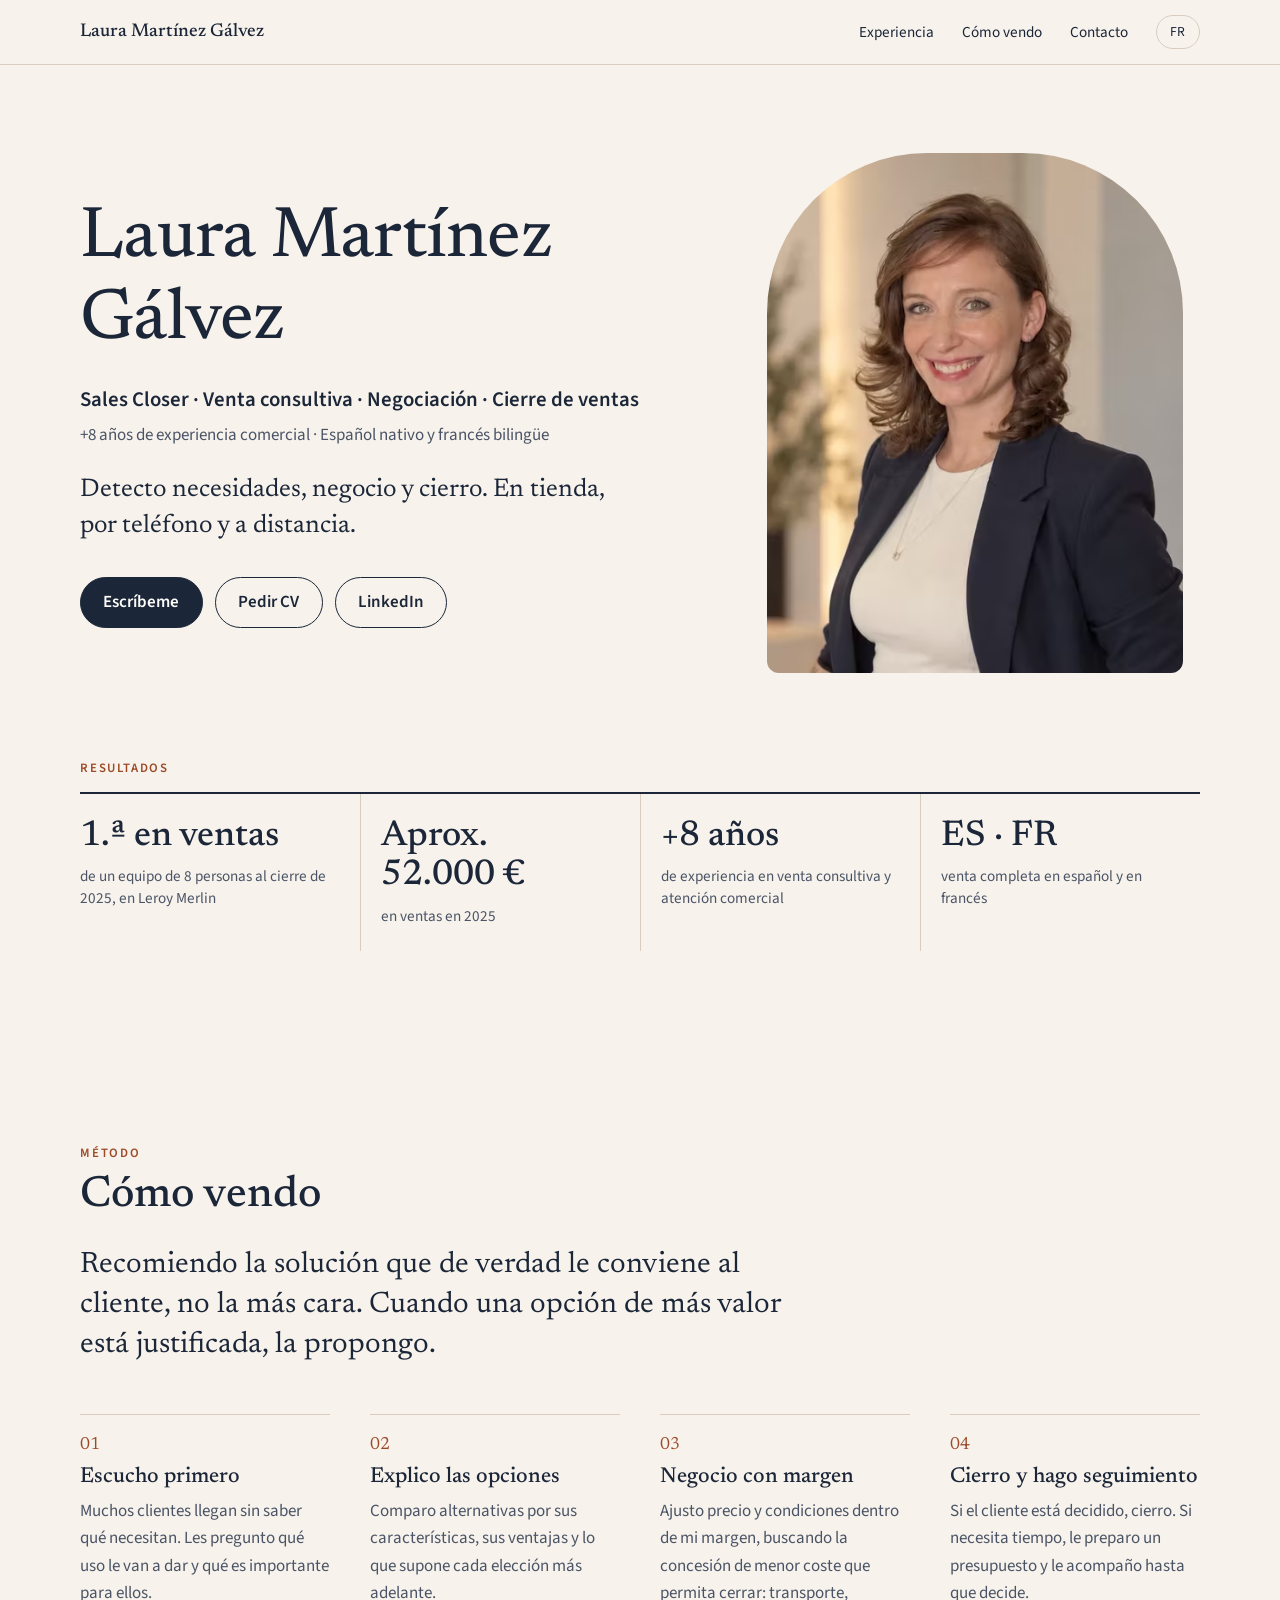
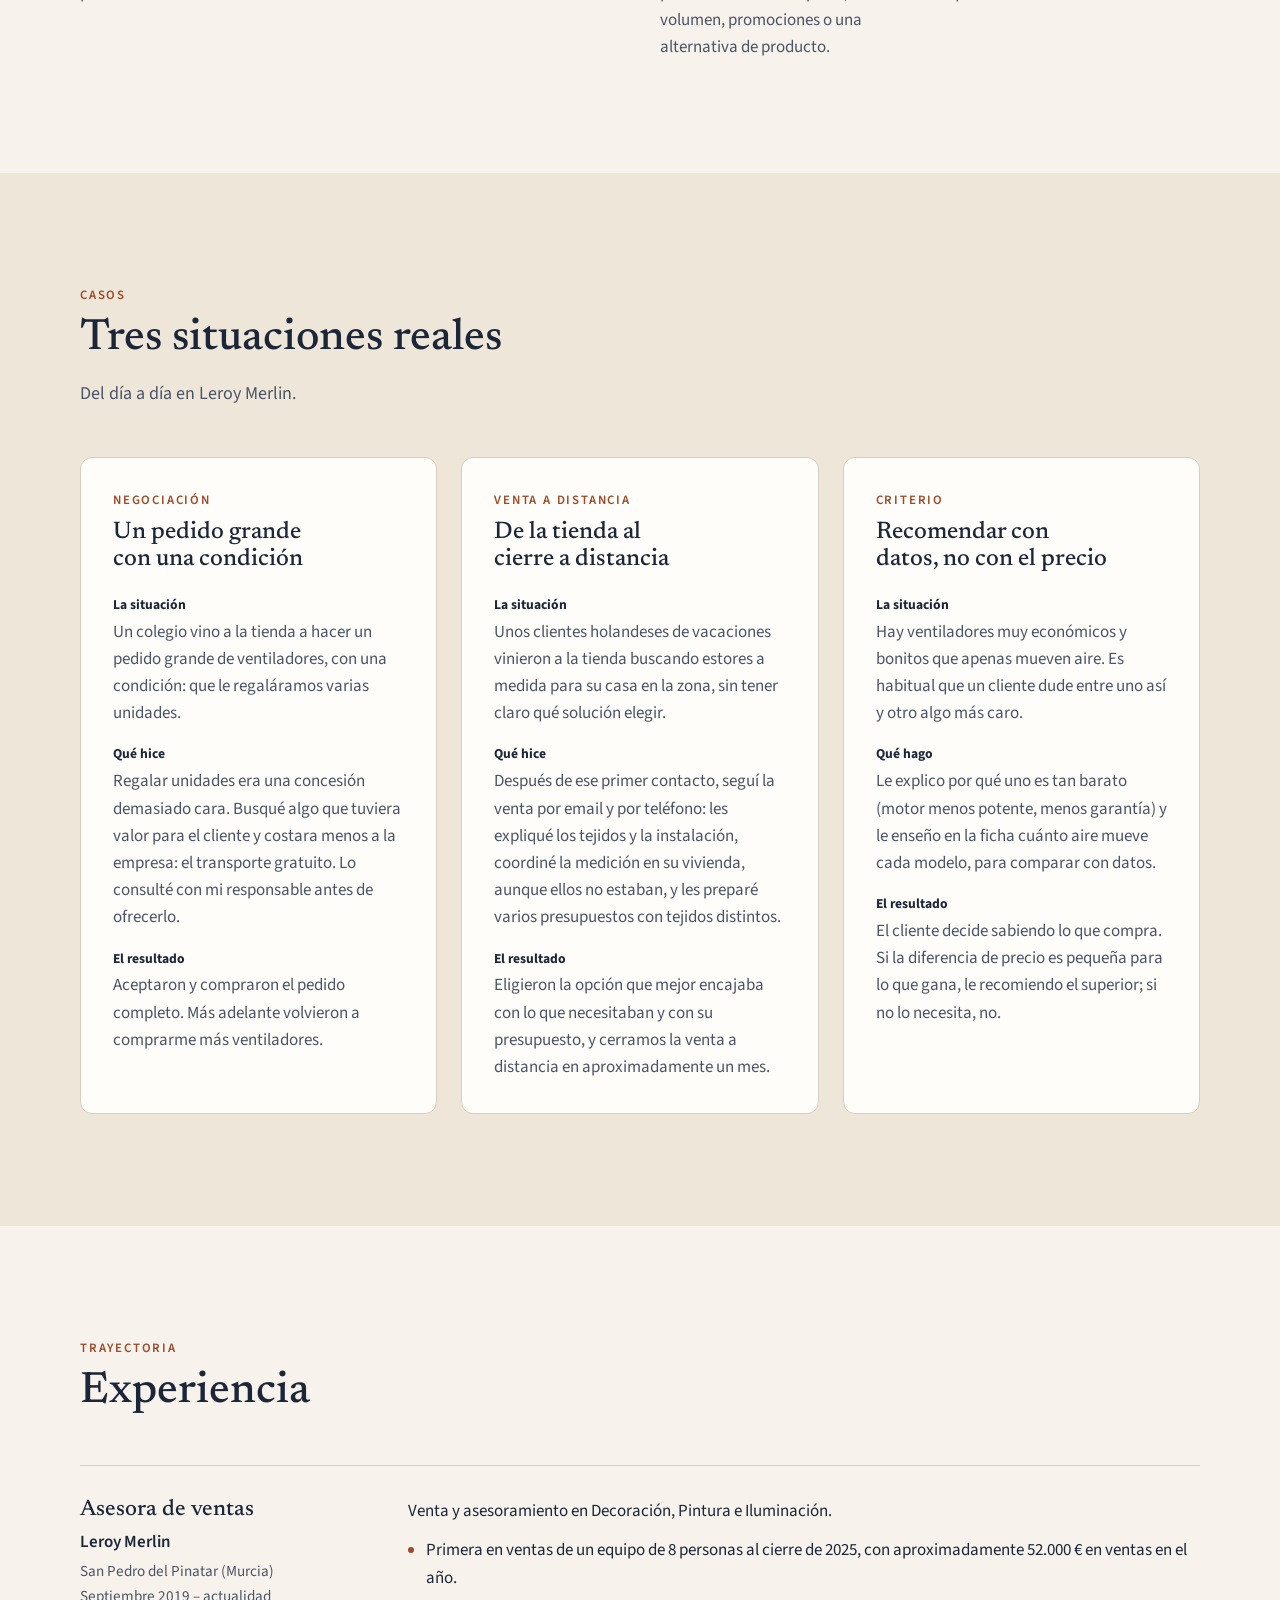
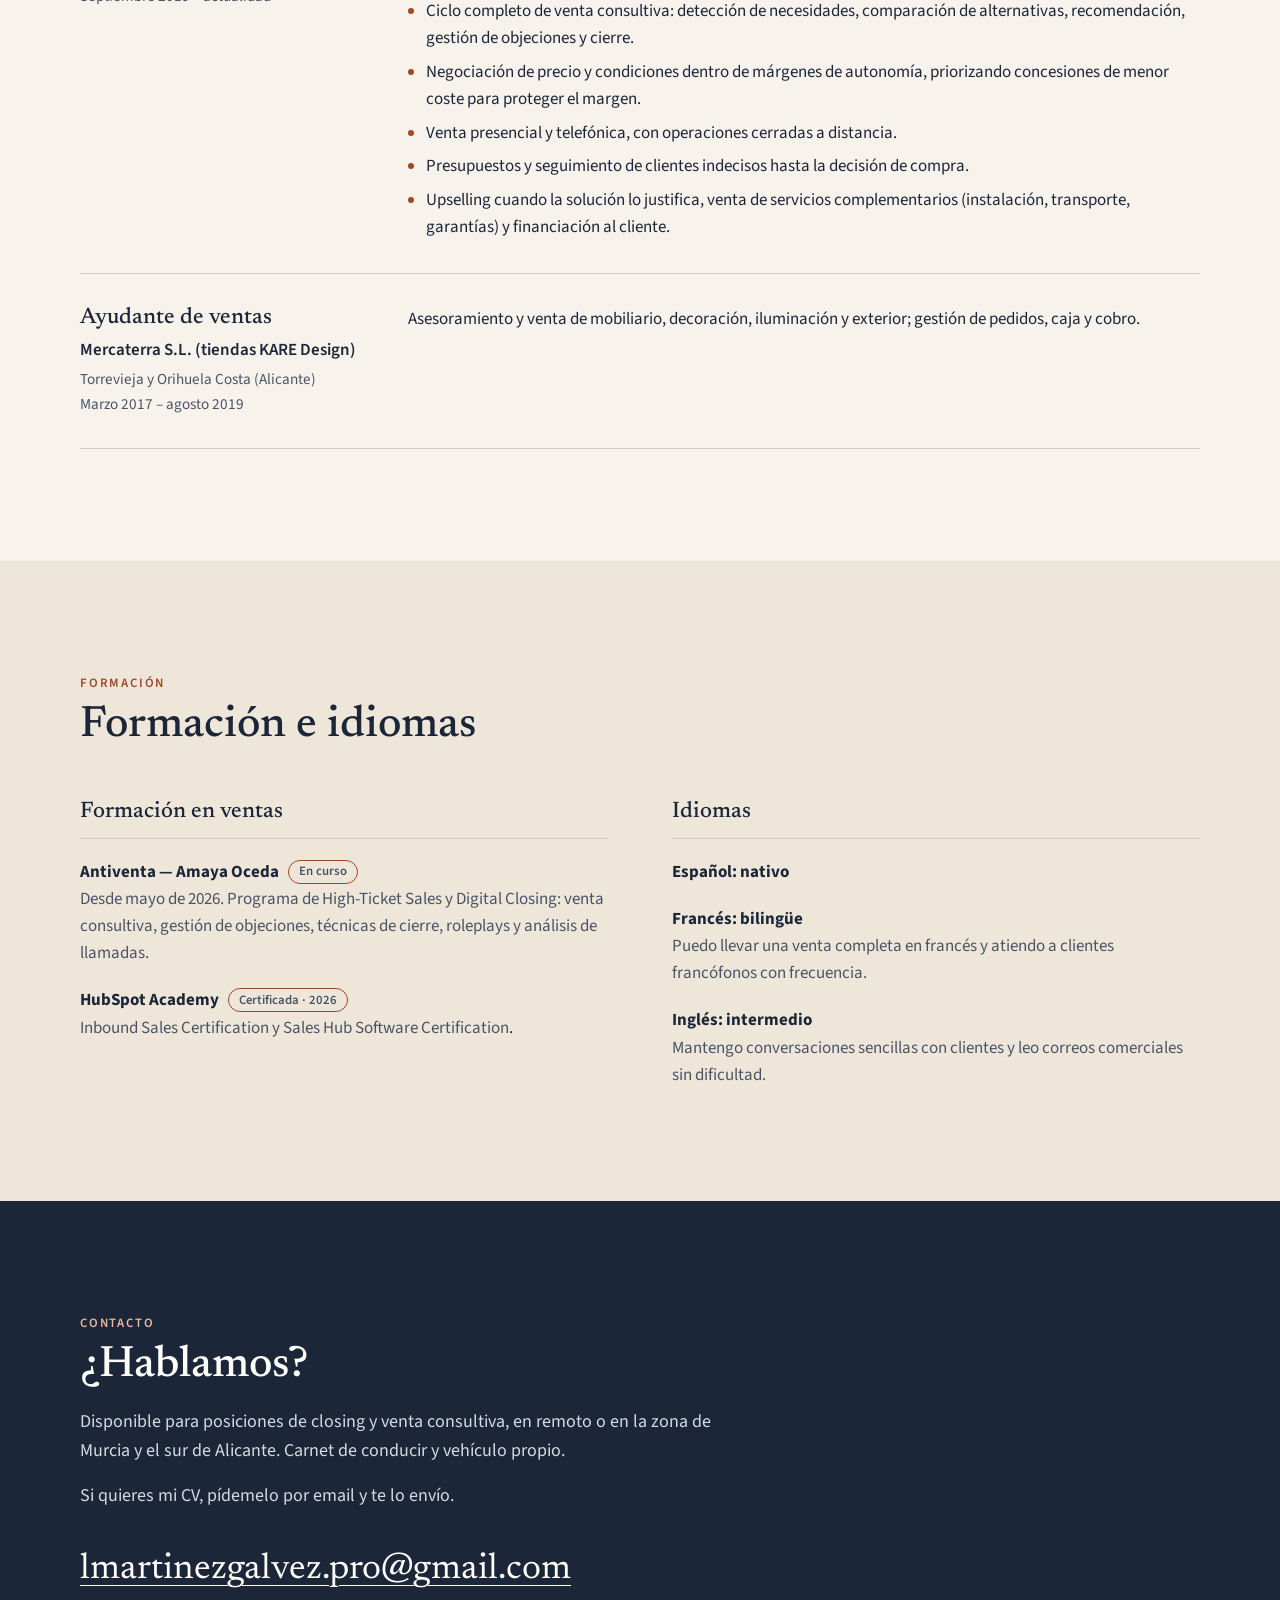
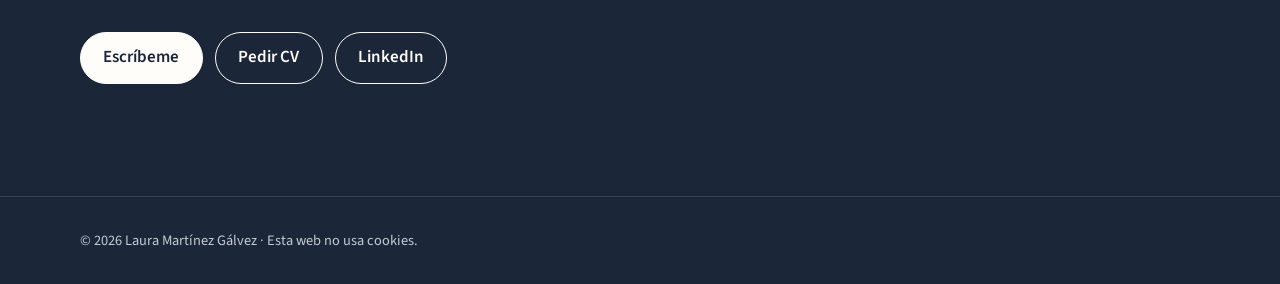
==== commit 0f3d2606: "fix: show HubSpot Academy certifications as earned Inbound Sales and Sales Hub Software certificatio" ====
--- a/index.html
+++ b/index.html
@@ -252,7 +252,7 @@
                 <span>Desde mayo de 2026. Programa de <span lang="en">High-Ticket Sales</span> y <span lang="en">Digital Closing</span>: venta consultiva, gestión de objeciones, técnicas de cierre, <span lang="en">roleplays</span> y análisis de llamadas.</span>
               </li>
               <li>
-                <strong>HubSpot Academy <span class="estado">En curso</span></strong>
+                <strong>HubSpot Academy <span class="estado">Certificada · 2026</span></strong>
                 <span lang="en">Inbound Sales Certification</span> <span>y</span> <span lang="en">Sales Hub Software Certification</span>.
               </li>
             </ul>
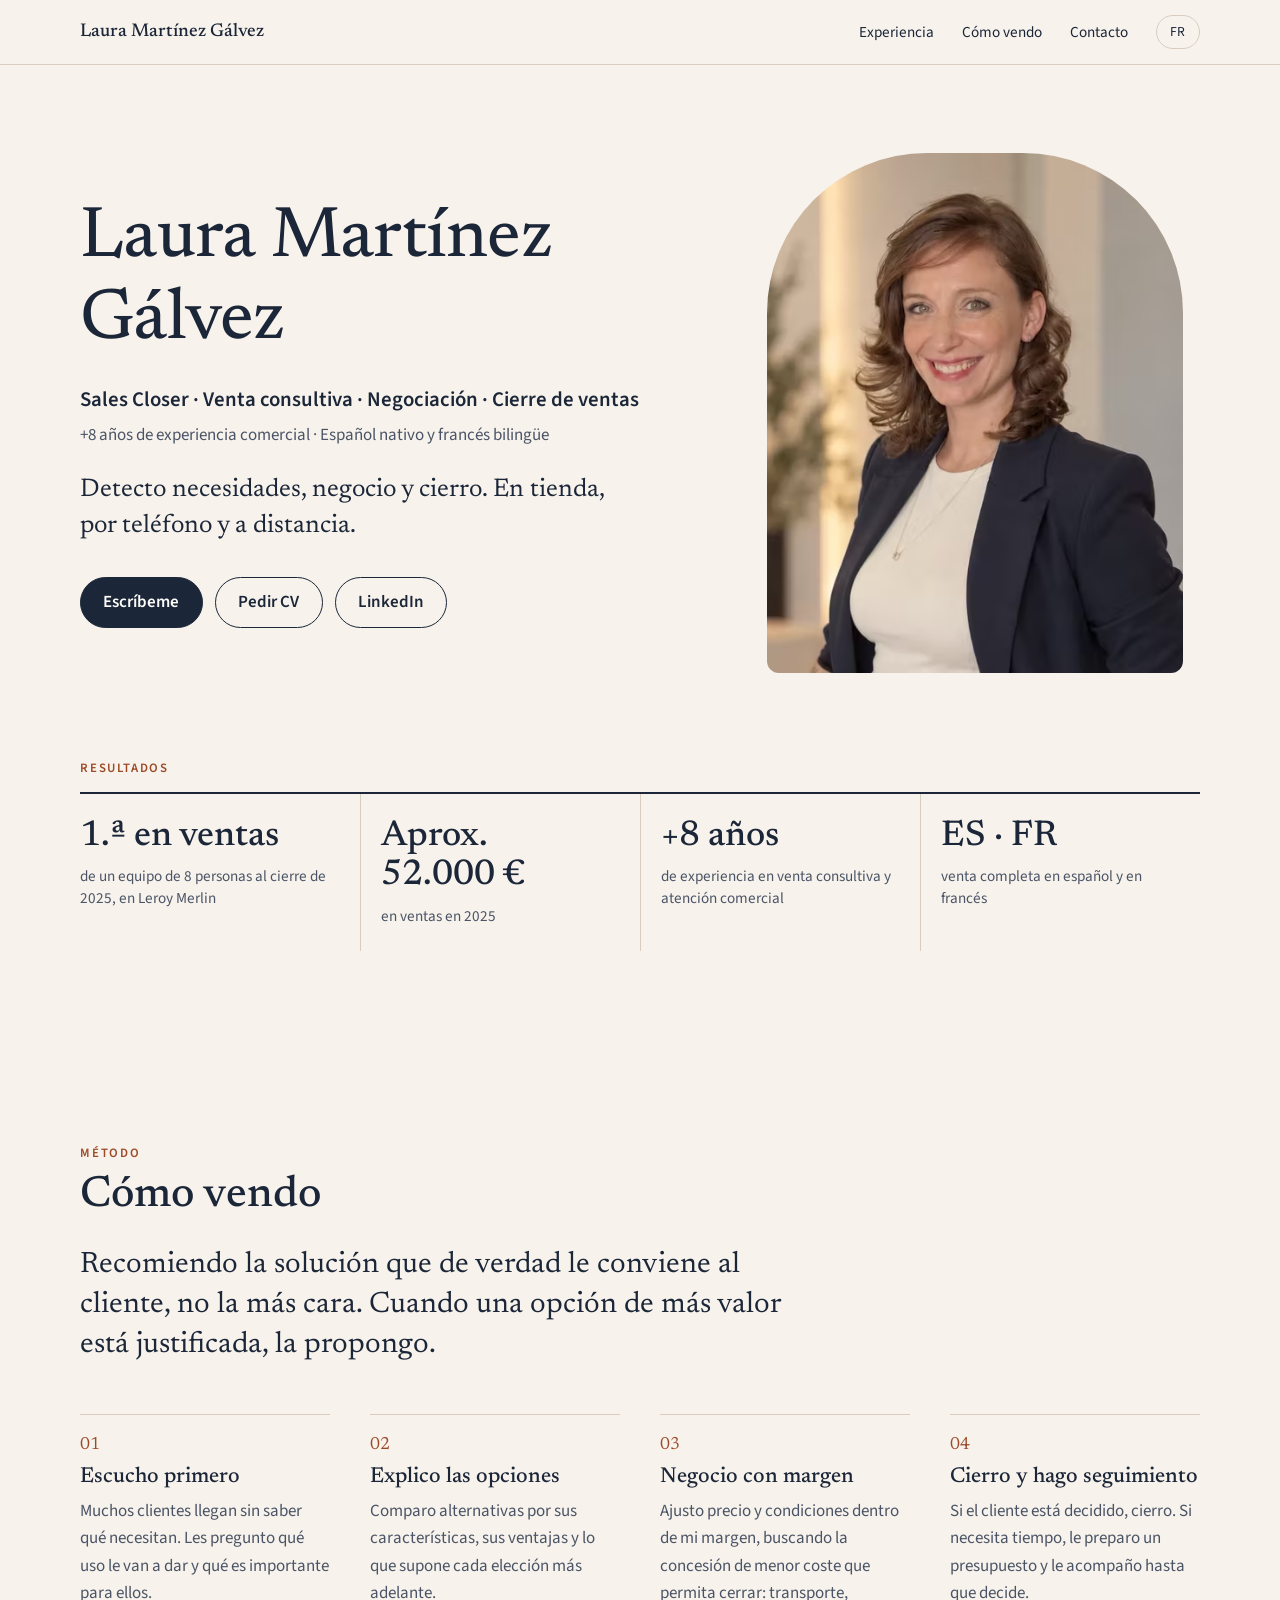
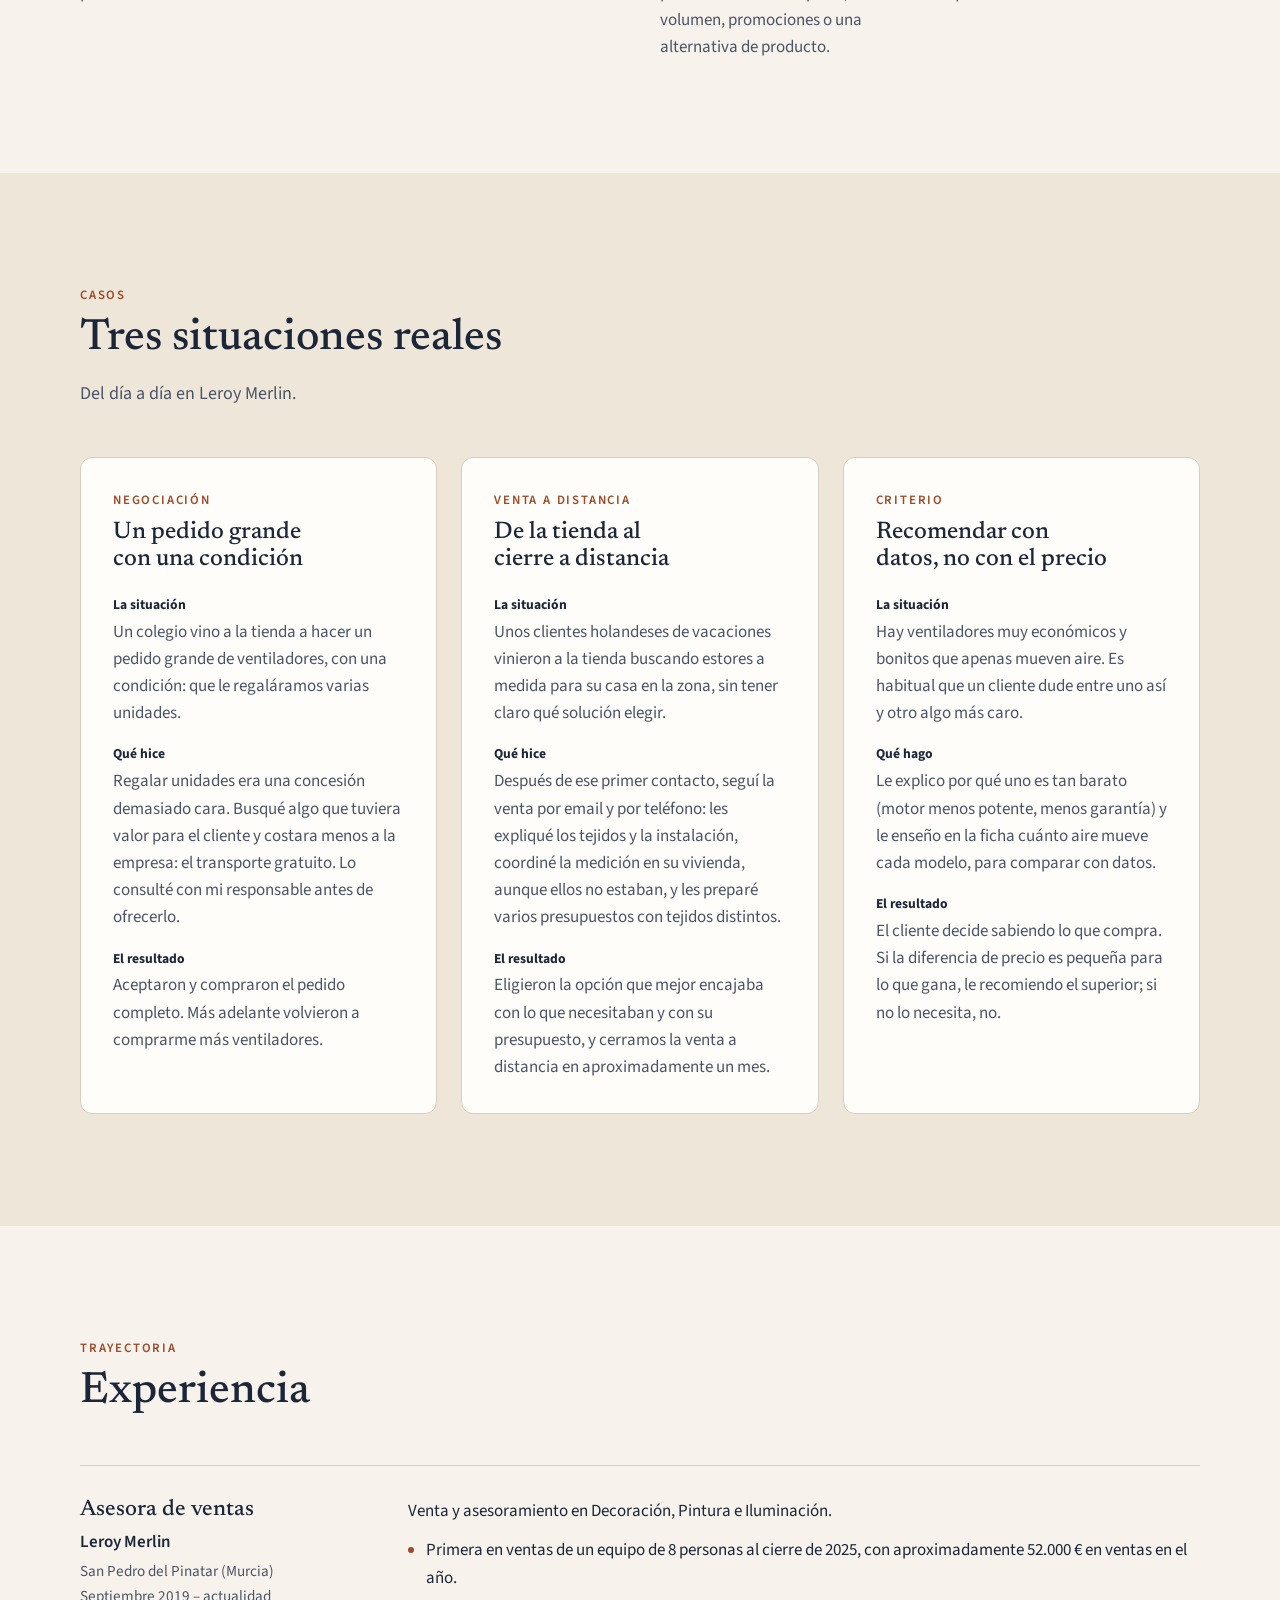
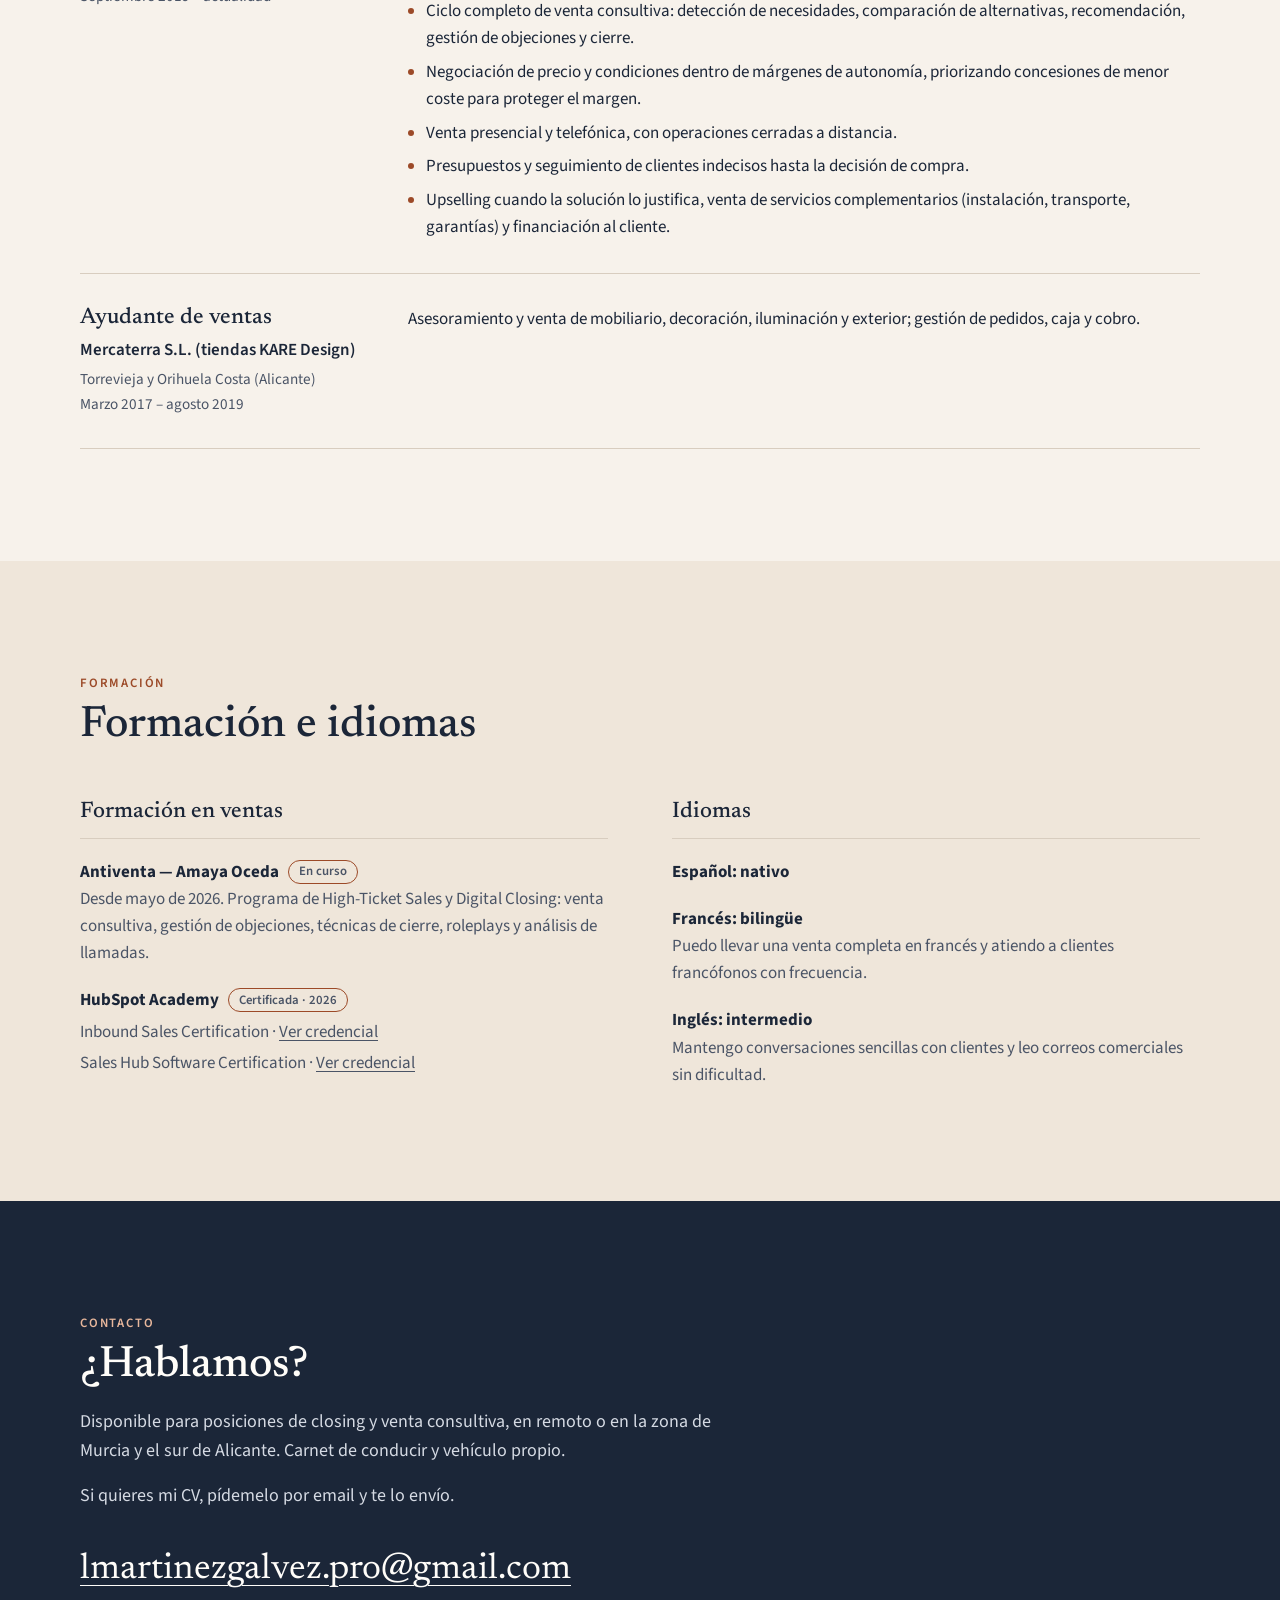
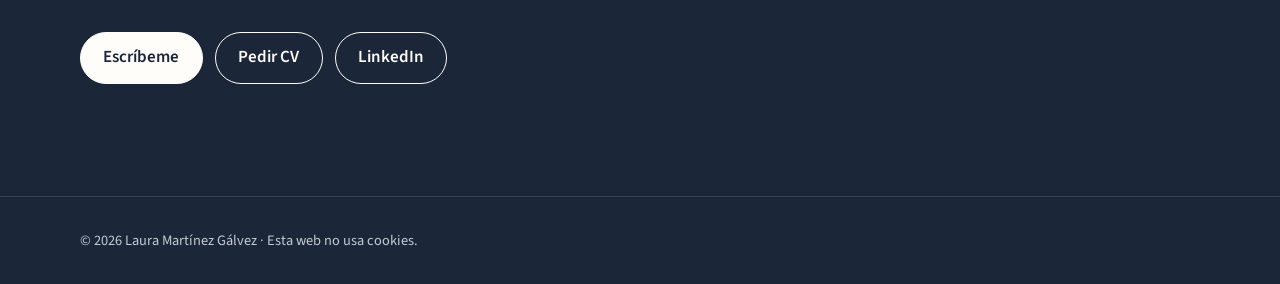
==== commit 0e8a1a2e: "feat: link HubSpot Academy credentials and fix header overflow at 320 px - Each certification links " ====
--- a/index.html
+++ b/index.html
@@ -253,7 +253,8 @@
               </li>
               <li>
                 <strong>HubSpot Academy <span class="estado">Certificada · 2026</span></strong>
-                <span lang="en">Inbound Sales Certification</span> <span>y</span> <span lang="en">Sales Hub Software Certification</span>.
+                <span class="credencial"><span lang="en">Inbound Sales Certification</span> · <a href="https://app-eu1.hubspot.com/academy/achievements/x54l22p7/es/1/laura-martinez-galvez/certificado-en-ventas-inbound">Ver credencial<span class="oculto"> de Inbound Sales Certification</span></a></span>
+                <span class="credencial"><span lang="en">Sales Hub Software Certification</span> · <a href="https://app-eu1.hubspot.com/academy/achievements/pmx66k31/es/1/laura-martinez-galvez/software-de-ventas-de-hubspot">Ver credencial<span class="oculto"> de Sales Hub Software Certification</span></a></span>
               </li>
             </ul>
           </div>
--- a/recursos/estilos.css
+++ b/recursos/estilos.css
@@ -182,6 +182,16 @@
 @media (max-width: 40rem) {
   .menu .ancla {
     display: none;
+  }
+}
+
+@media (max-width: 22.5rem) {
+  .marca {
+    font-size: 1.02rem;
+  }
+
+  .menu {
+    gap: 0.6rem;
   }
 }
 
@@ -570,6 +580,27 @@
   color: var(--tinta-suave);
 }
 
+.credencial {
+  display: block;
+  margin-top: 0.25rem;
+}
+
+.credencial a {
+  white-space: nowrap;
+}
+
+.oculto {
+  position: absolute;
+  width: 1px;
+  height: 1px;
+  margin: -1px;
+  padding: 0;
+  overflow: hidden;
+  clip: rect(0 0 0 0);
+  white-space: nowrap;
+  border: 0;
+}
+
 .estado {
   display: inline-block;
   margin-left: 0.4rem;
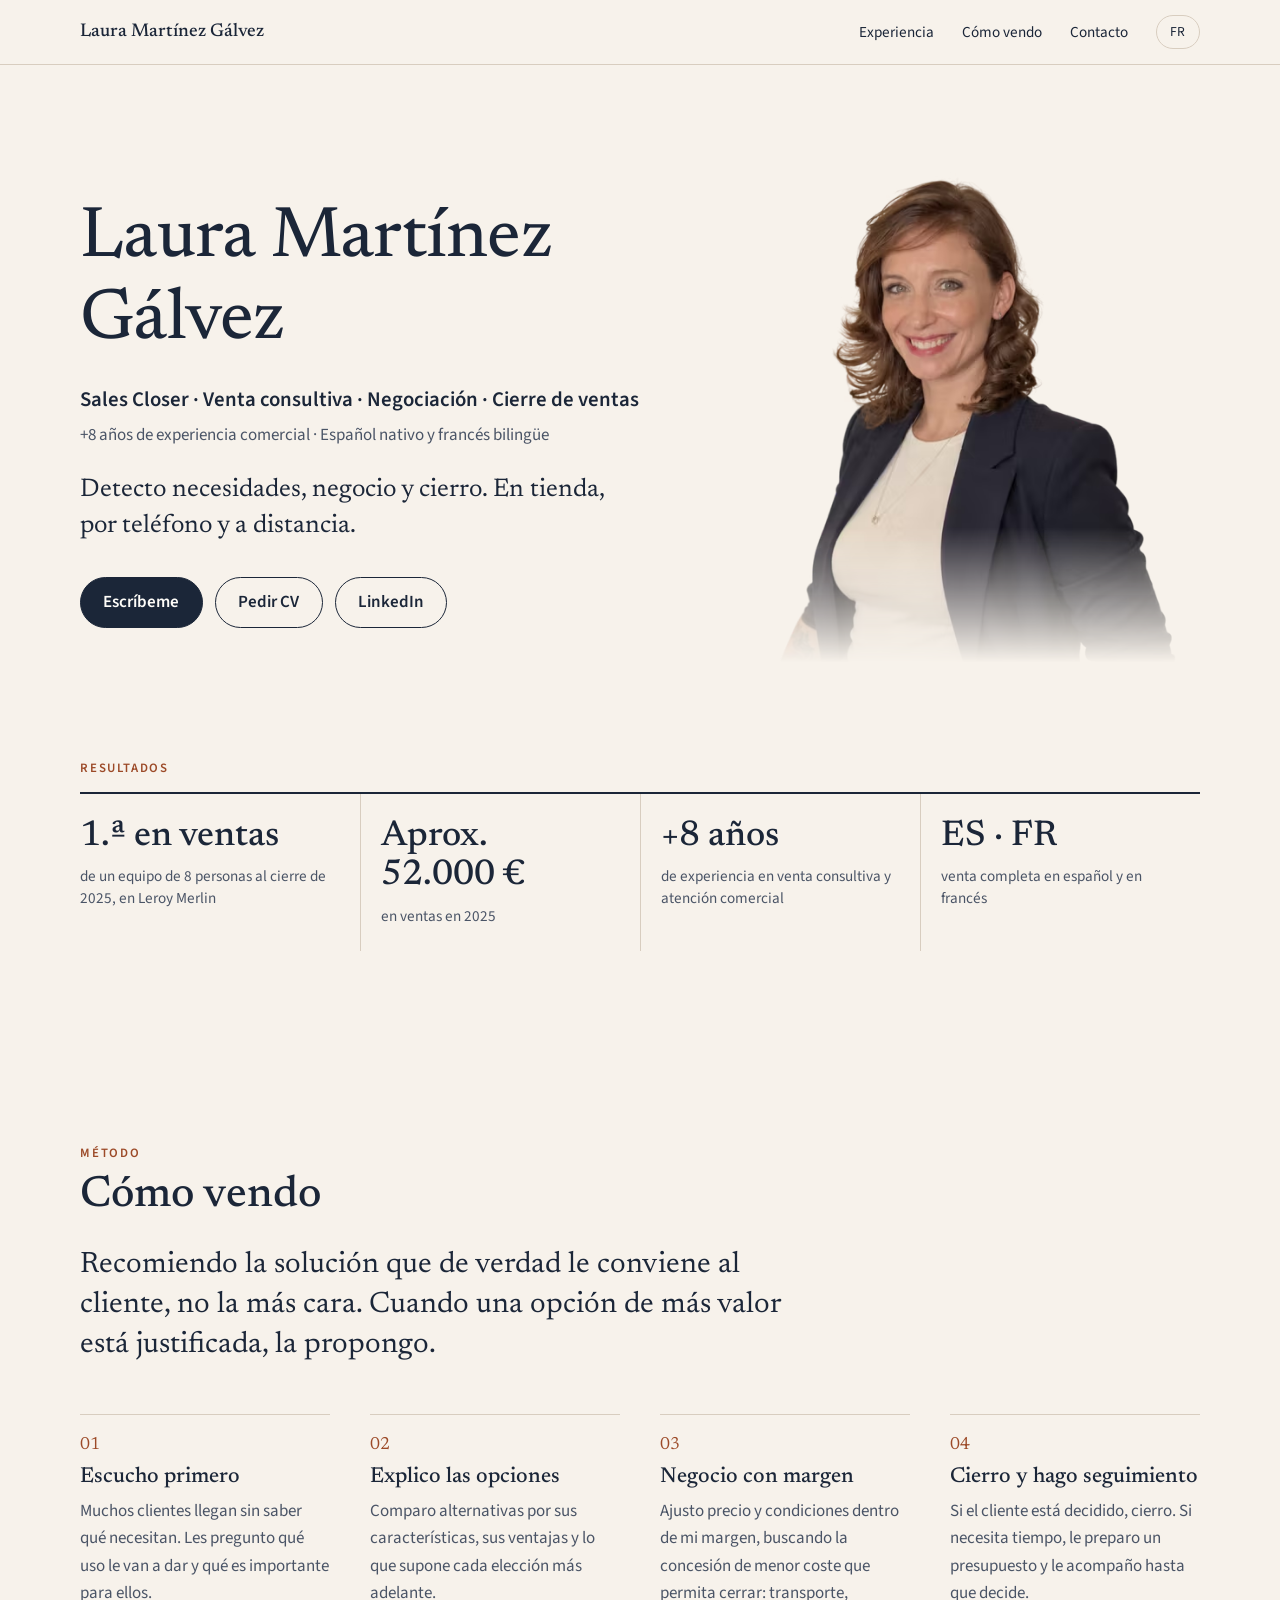
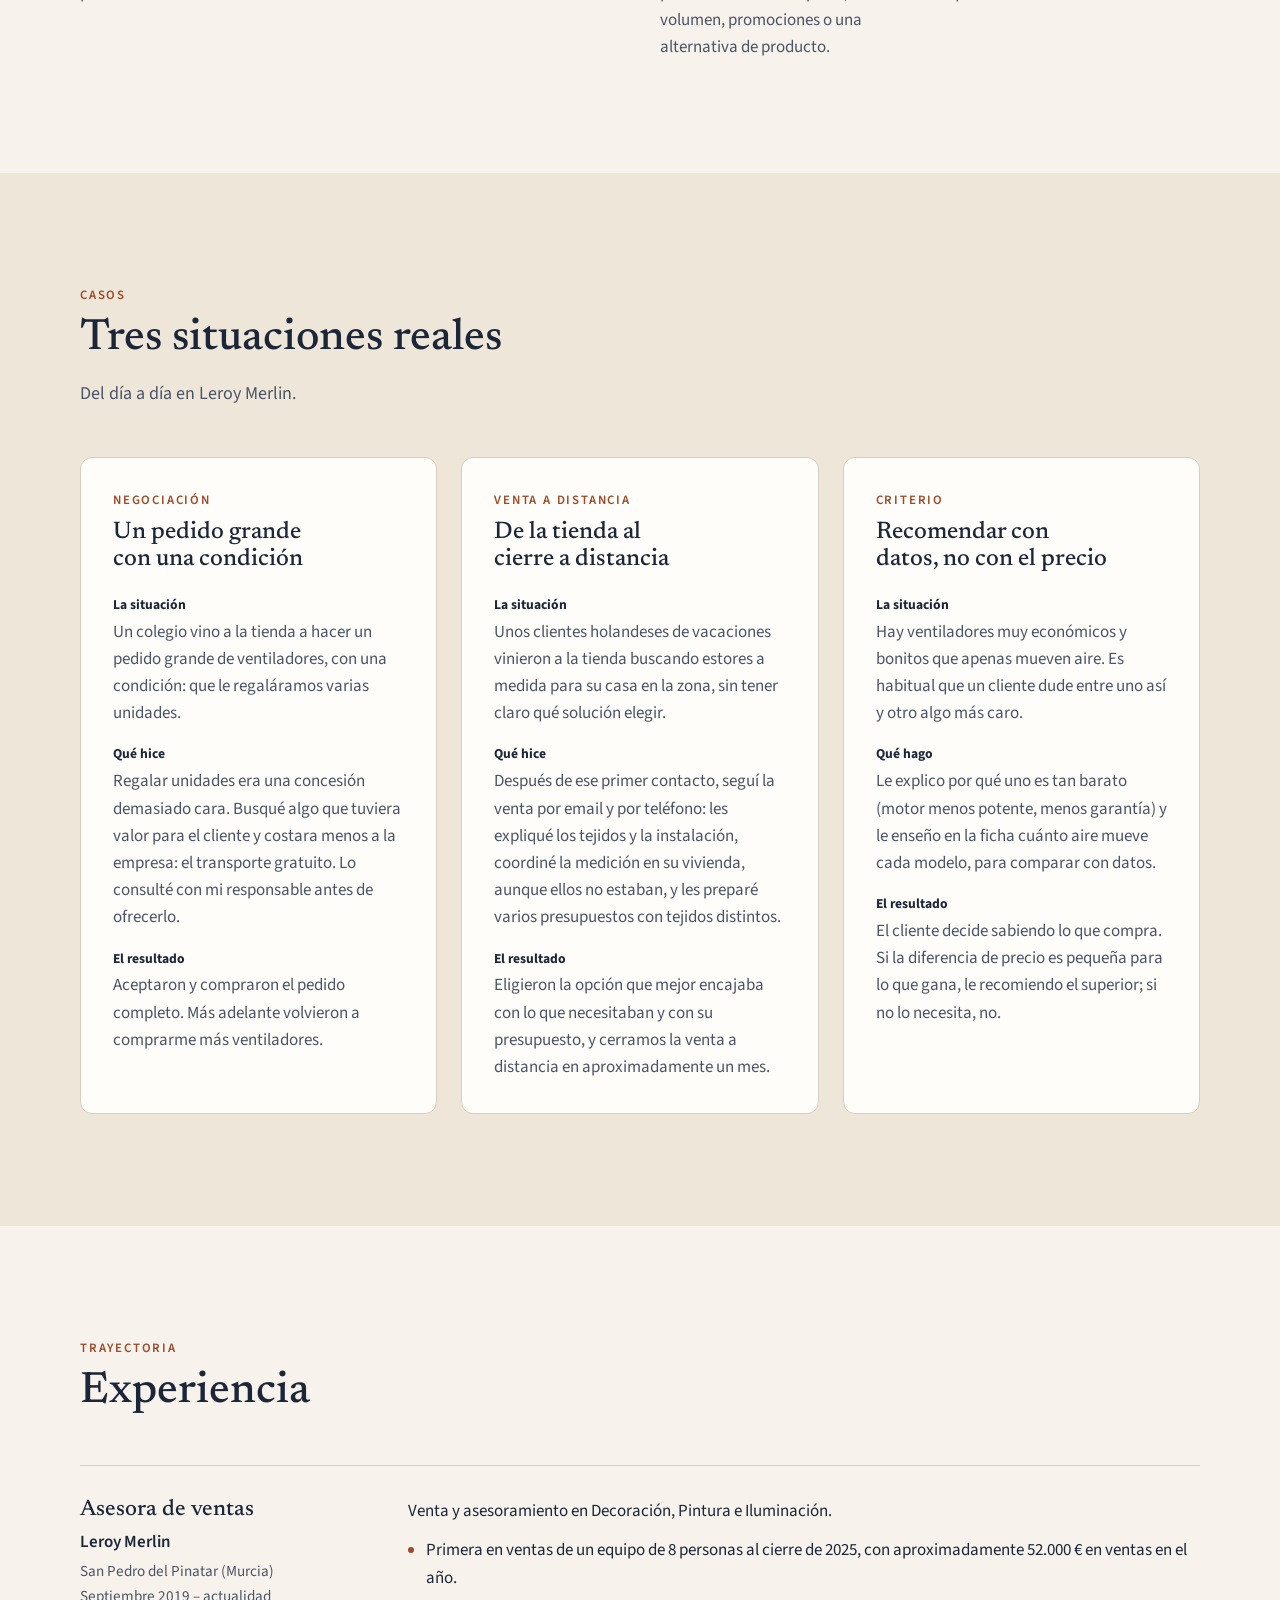
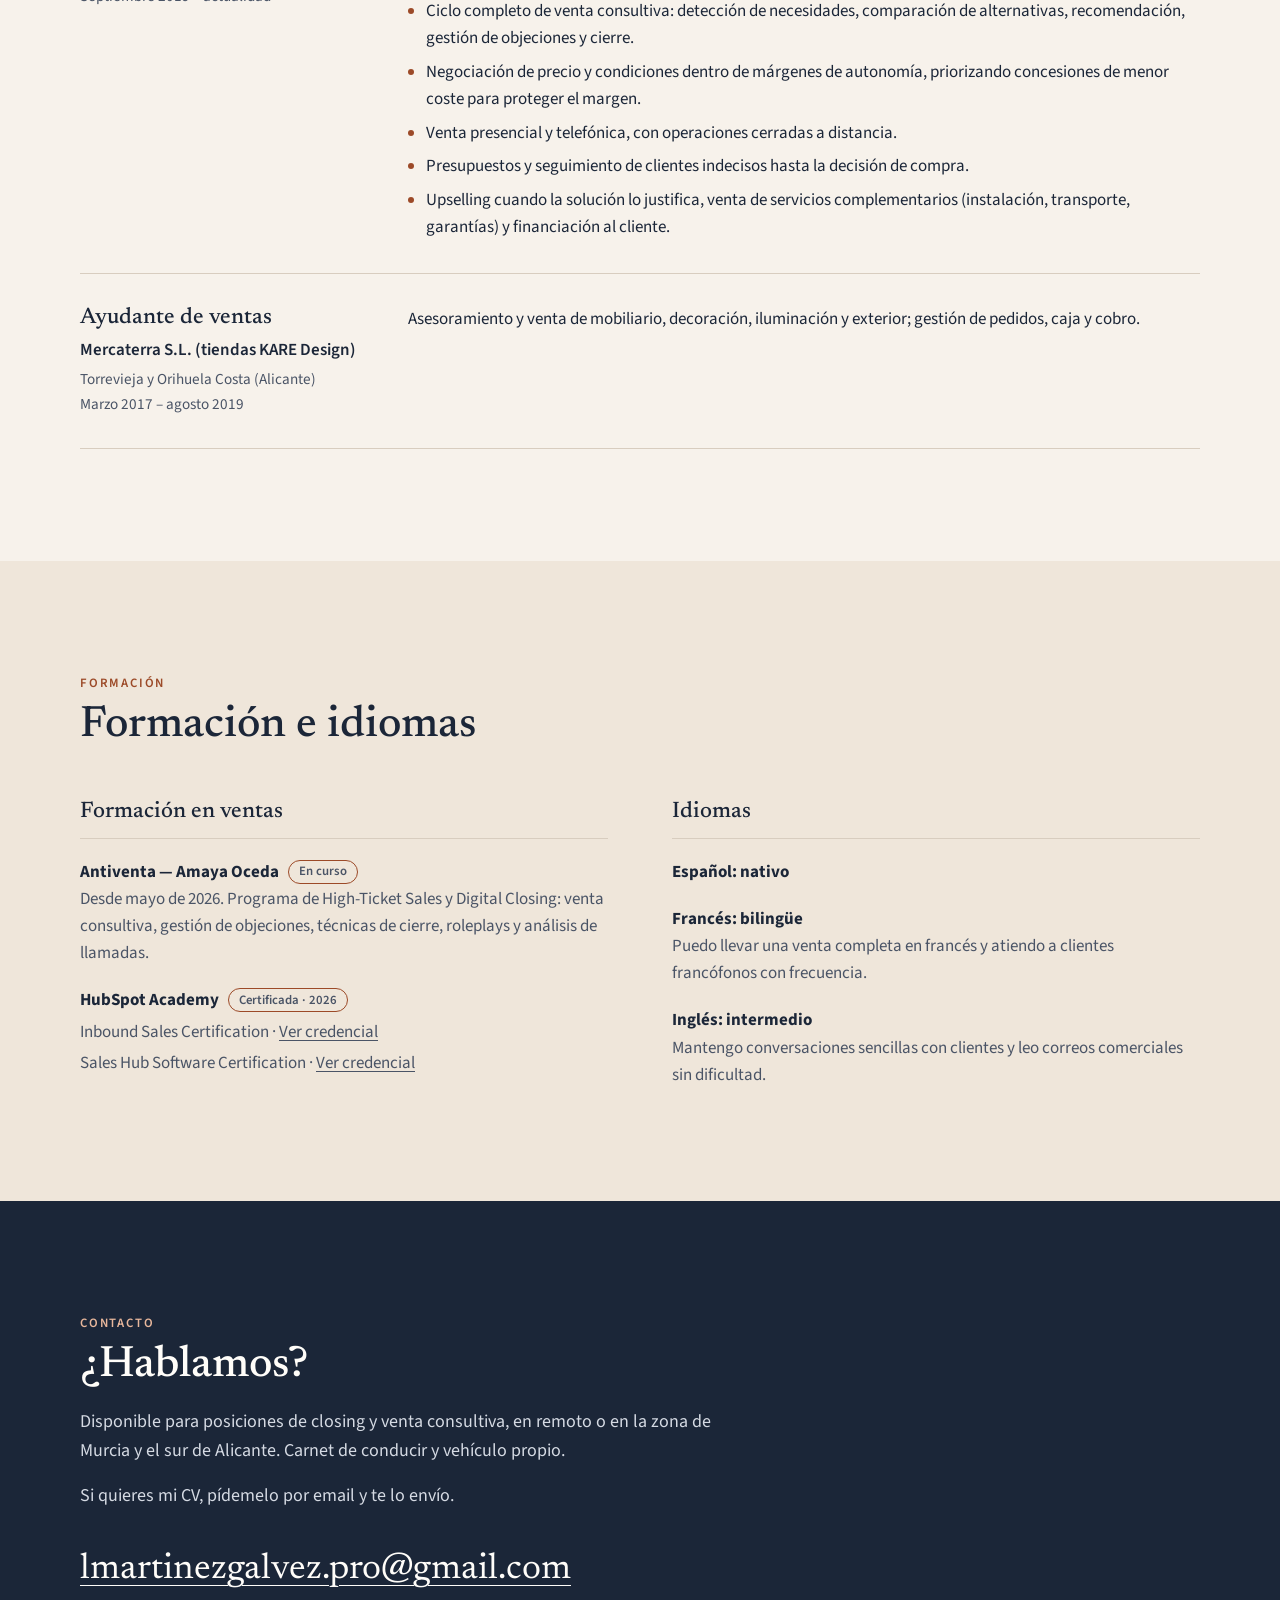
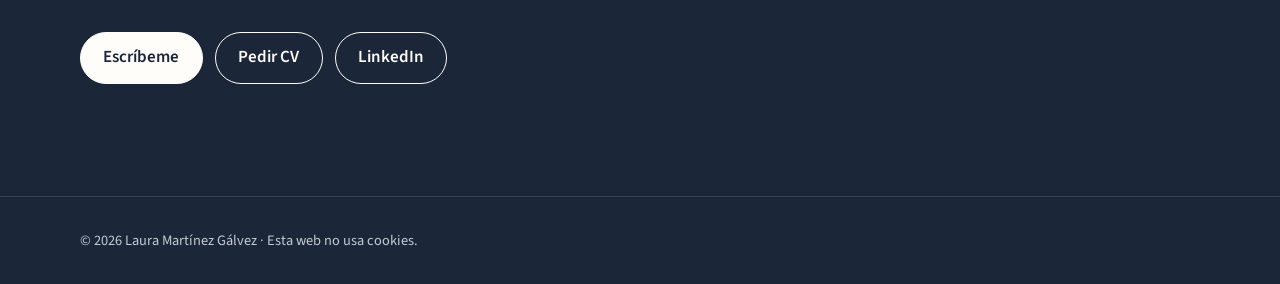
==== commit 128f5710: "feat: replace portrait with transparent cutout and fade its bottom edge" ====
--- a/index.html
+++ b/index.html
@@ -46,7 +46,7 @@
       "@id": "https://lauramartinezgalvez.com/#laura",
       "name": "Laura Martínez Gálvez",
       "url": "https://lauramartinezgalvez.com/",
-      "image": "https://lauramartinezgalvez.com/recursos/img/laura-martinez-galvez-800.jpg",
+      "image": "https://lauramartinezgalvez.com/recursos/img/laura-martinez-galvez-800.png",
       "description": "Sales Closer. Más de 8 años de experiencia comercial en venta consultiva, negociación y cierre de ventas.",
       "email": "mailto:lmartinezgalvez.pro@gmail.com",
       "sameAs": ["https://www.linkedin.com/in/laura-martinez-galvez/"],
@@ -100,7 +100,7 @@
           <picture>
             <source type="image/avif" srcset="recursos/img/laura-martinez-galvez-480.avif 480w, recursos/img/laura-martinez-galvez-800.avif 800w" sizes="(min-width: 52rem) 26rem, 20rem">
             <source type="image/webp" srcset="recursos/img/laura-martinez-galvez-480.webp 480w, recursos/img/laura-martinez-galvez-800.webp 800w" sizes="(min-width: 52rem) 26rem, 20rem">
-            <img src="recursos/img/laura-martinez-galvez-800.jpg" srcset="recursos/img/laura-martinez-galvez-480.jpg 480w, recursos/img/laura-martinez-galvez-800.jpg 800w" sizes="(min-width: 52rem) 26rem, 20rem" width="800" height="1000" alt="Retrato de Laura Martínez Gálvez, sonriente, con americana azul marino" fetchpriority="high">
+            <img src="recursos/img/laura-martinez-galvez-800.png" srcset="recursos/img/laura-martinez-galvez-480.png 480w, recursos/img/laura-martinez-galvez-800.png 800w" sizes="(min-width: 52rem) 26rem, 20rem" width="800" height="1000" alt="Retrato de Laura Martínez Gálvez, sonriente, con americana azul marino" fetchpriority="high">
           </picture>
         </figure>
       </div>
--- a/recursos/estilos.css
+++ b/recursos/estilos.css
@@ -334,8 +334,9 @@
 .retrato img {
   aspect-ratio: 4 / 5;
   object-fit: cover;
-  border-radius: 10rem 10rem var(--radio) var(--radio);
-  background: var(--arena);
+  /* Foto sin fondo: el corte inferior se difumina hacia el papel */
+  -webkit-mask-image: linear-gradient(to bottom, #000 72%, transparent 98%);
+  mask-image: linear-gradient(to bottom, #000 72%, transparent 98%);
 }
 
 @media (max-width: 51.99rem) {
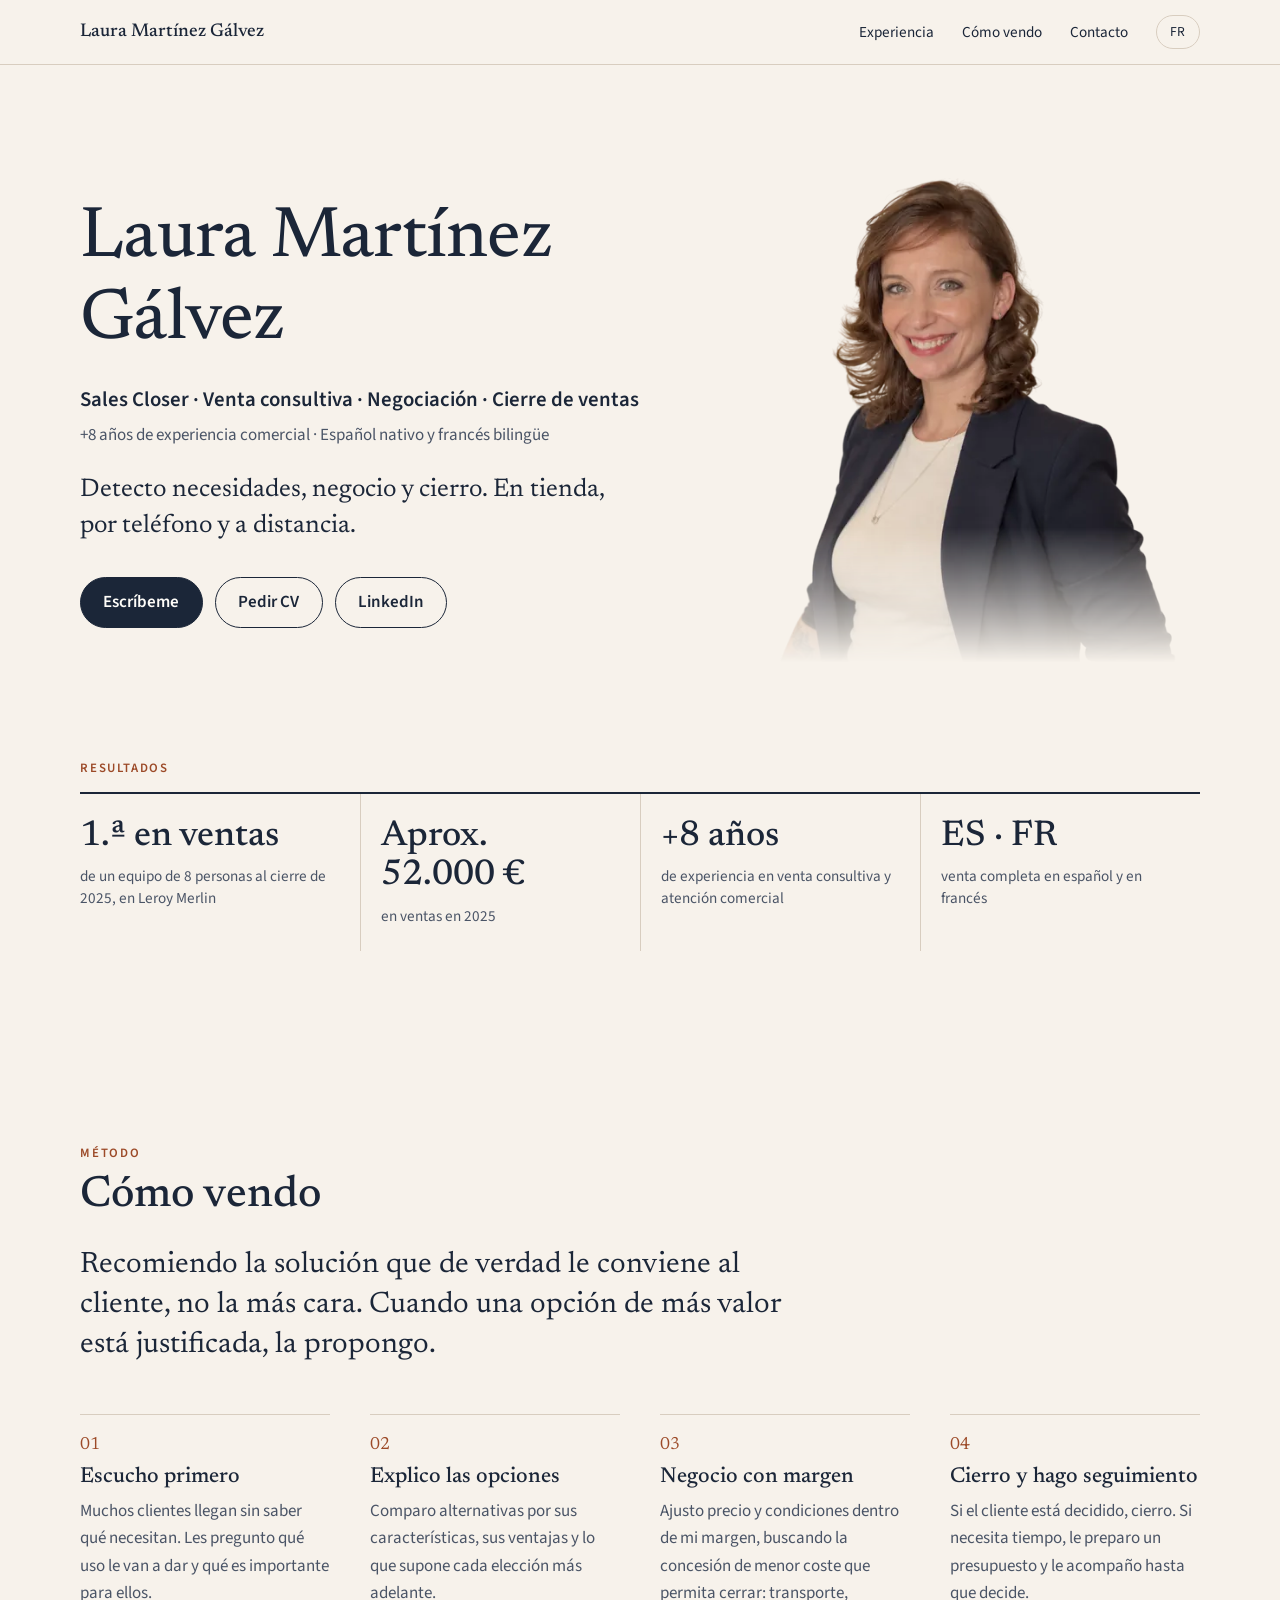
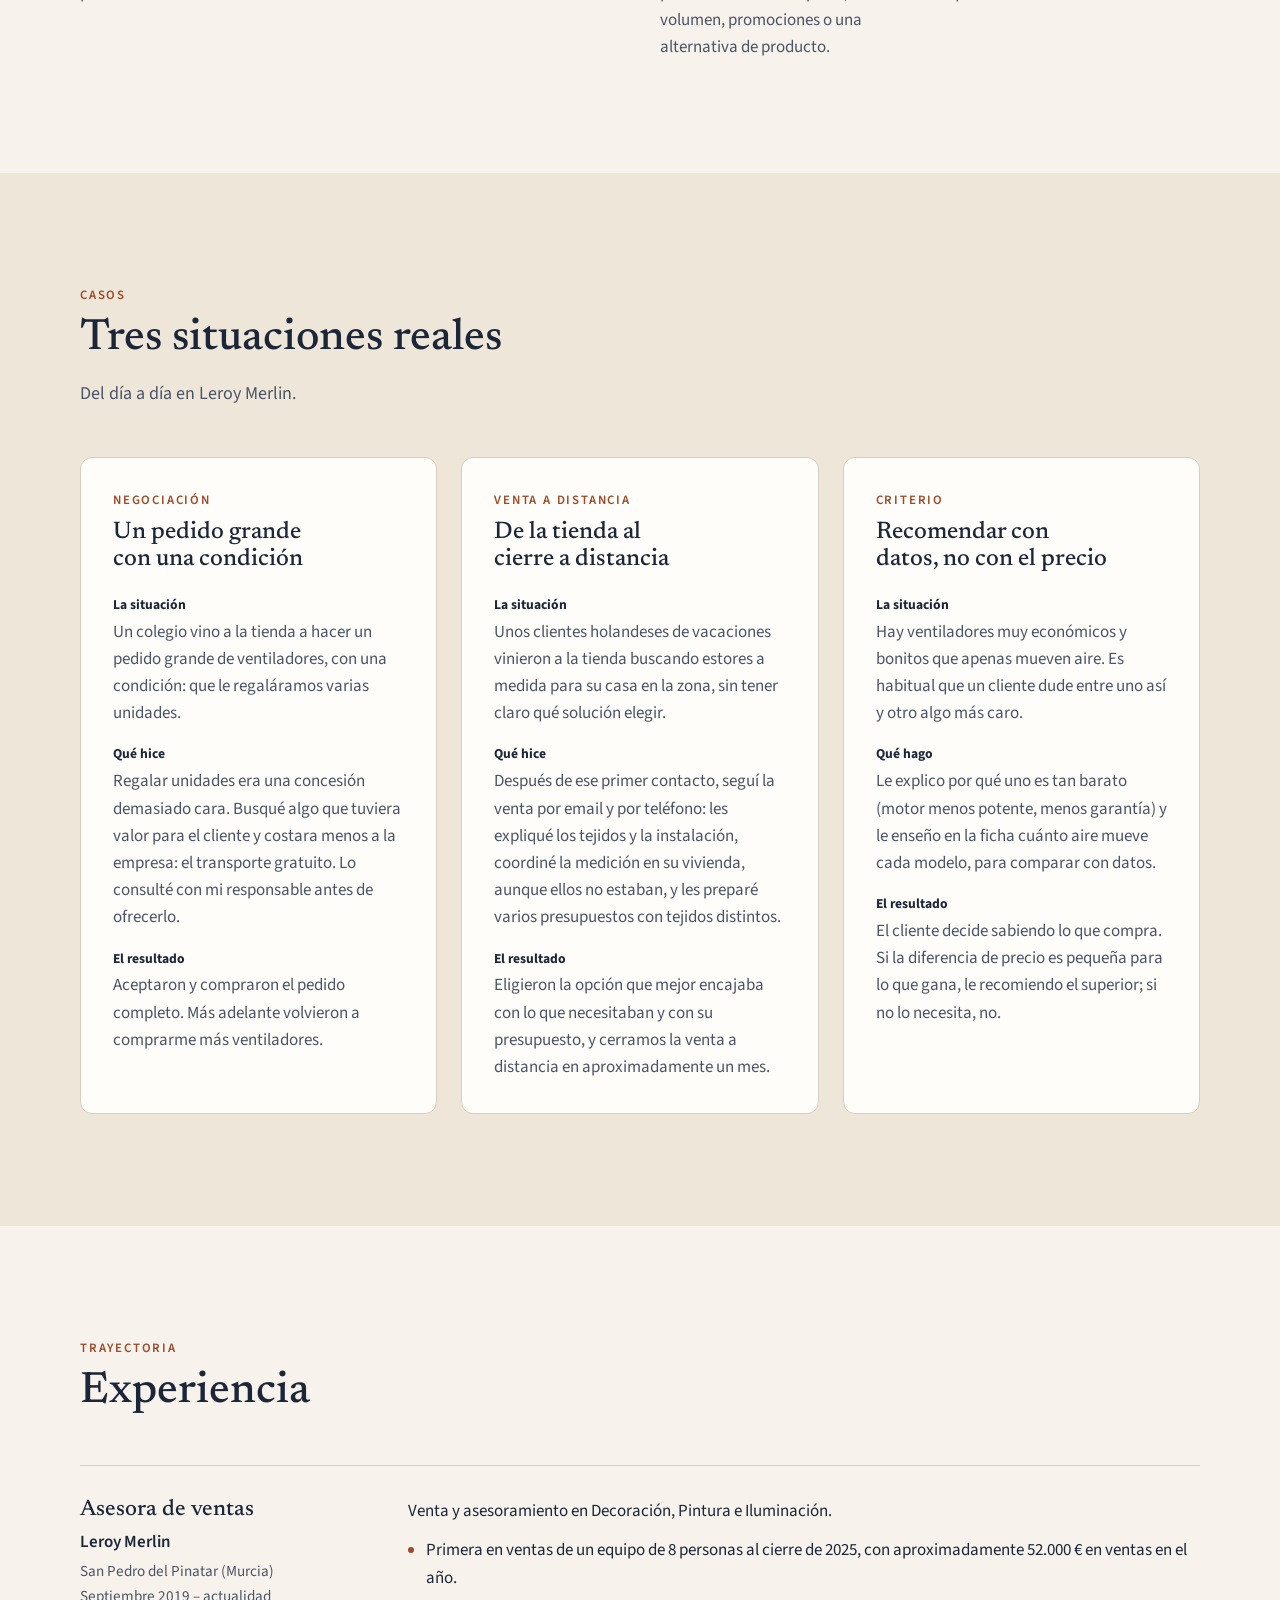
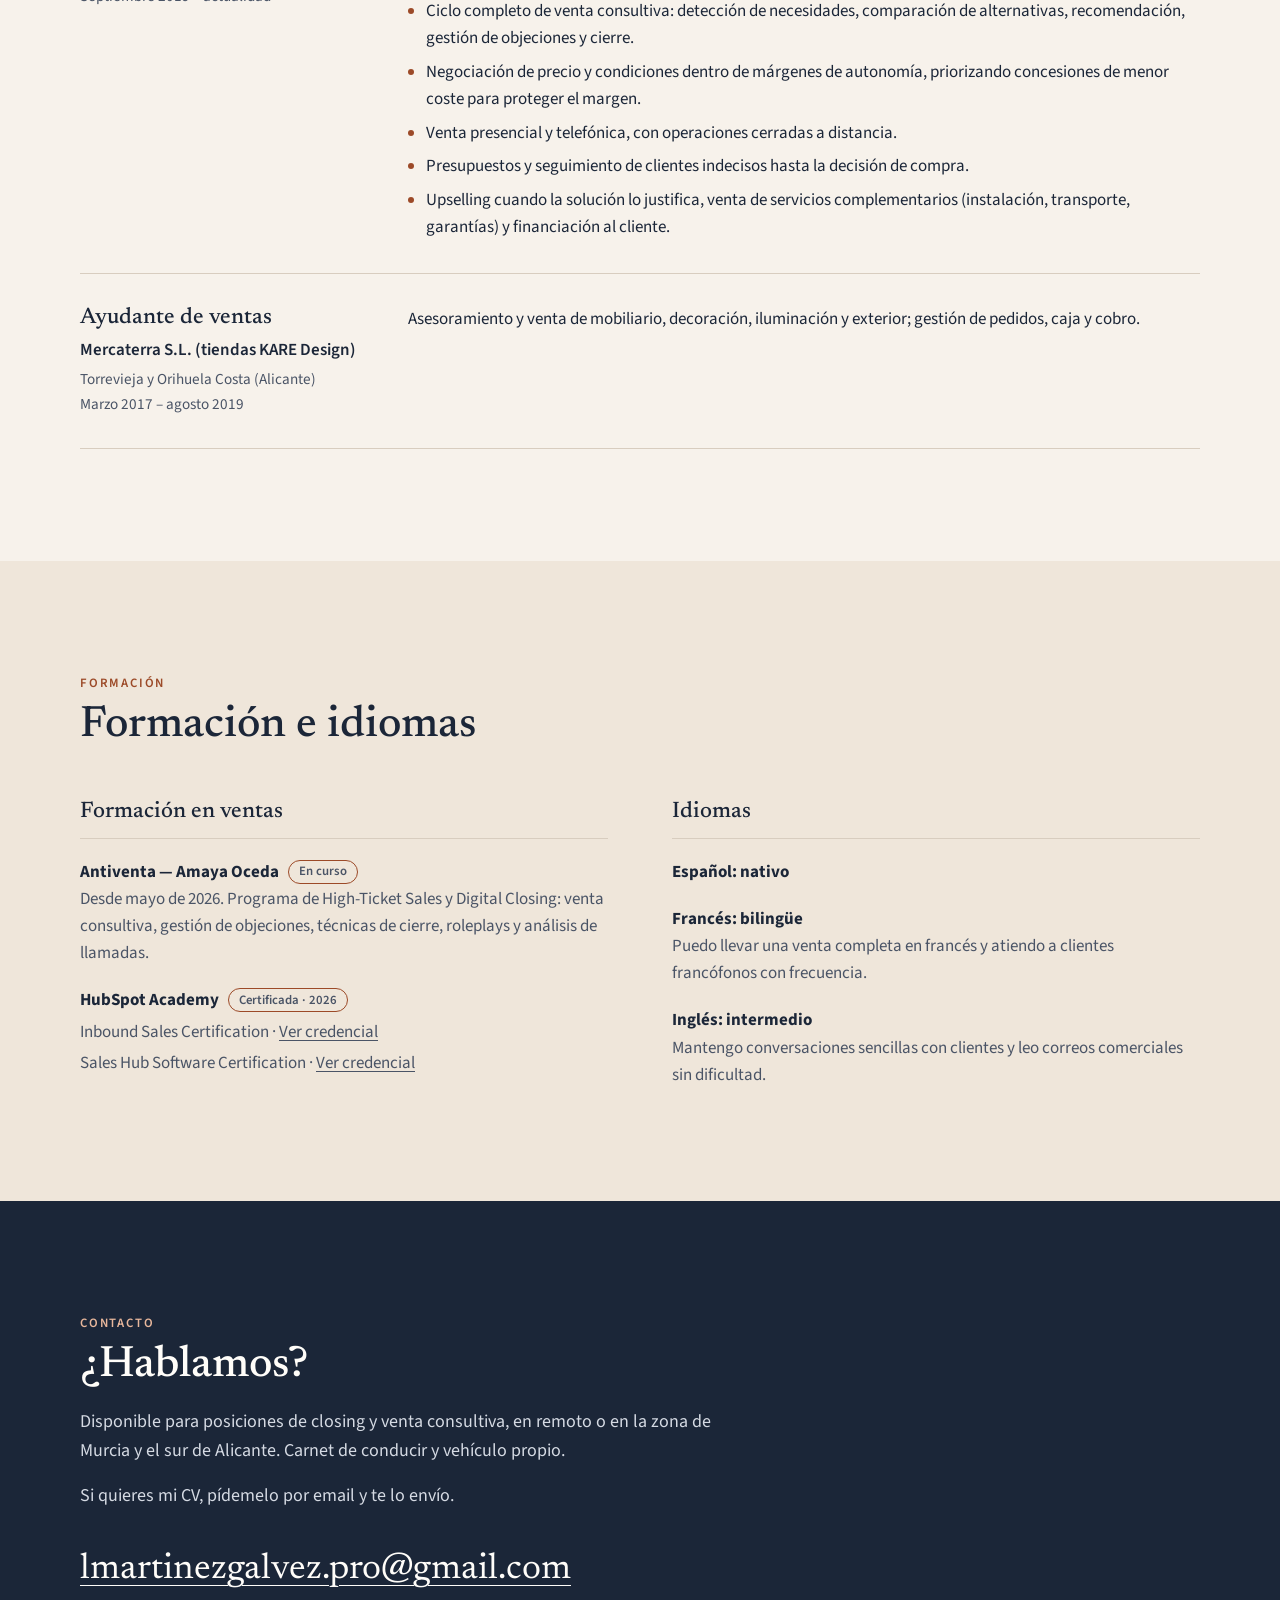
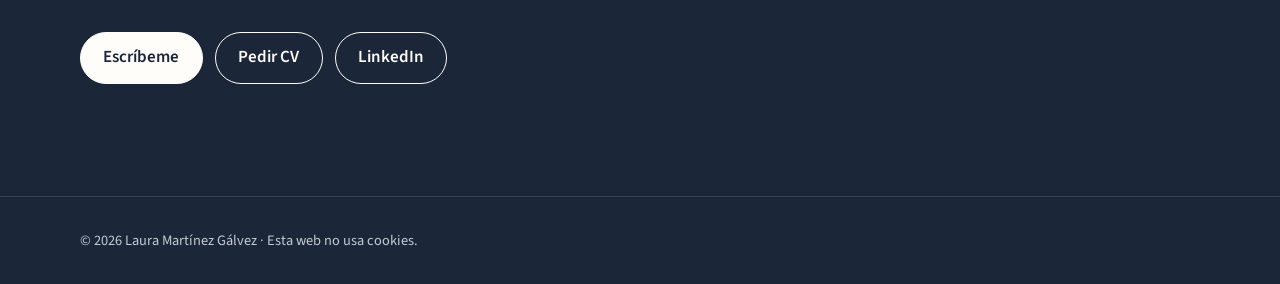
==== commit 6bda3ca9: "fix: serve portrait as WebP to avoid black background, strip Canva metadata and keep previous photo" ====
--- a/index.html
+++ b/index.html
@@ -98,7 +98,6 @@
         </div>
         <figure class="retrato">
           <picture>
-            <source type="image/avif" srcset="recursos/img/laura-martinez-galvez-480.avif 480w, recursos/img/laura-martinez-galvez-800.avif 800w" sizes="(min-width: 52rem) 26rem, 20rem">
             <source type="image/webp" srcset="recursos/img/laura-martinez-galvez-480.webp 480w, recursos/img/laura-martinez-galvez-800.webp 800w" sizes="(min-width: 52rem) 26rem, 20rem">
             <img src="recursos/img/laura-martinez-galvez-800.png" srcset="recursos/img/laura-martinez-galvez-480.png 480w, recursos/img/laura-martinez-galvez-800.png 800w" sizes="(min-width: 52rem) 26rem, 20rem" width="800" height="1000" alt="Retrato de Laura Martínez Gálvez, sonriente, con americana azul marino" fetchpriority="high">
           </picture>
